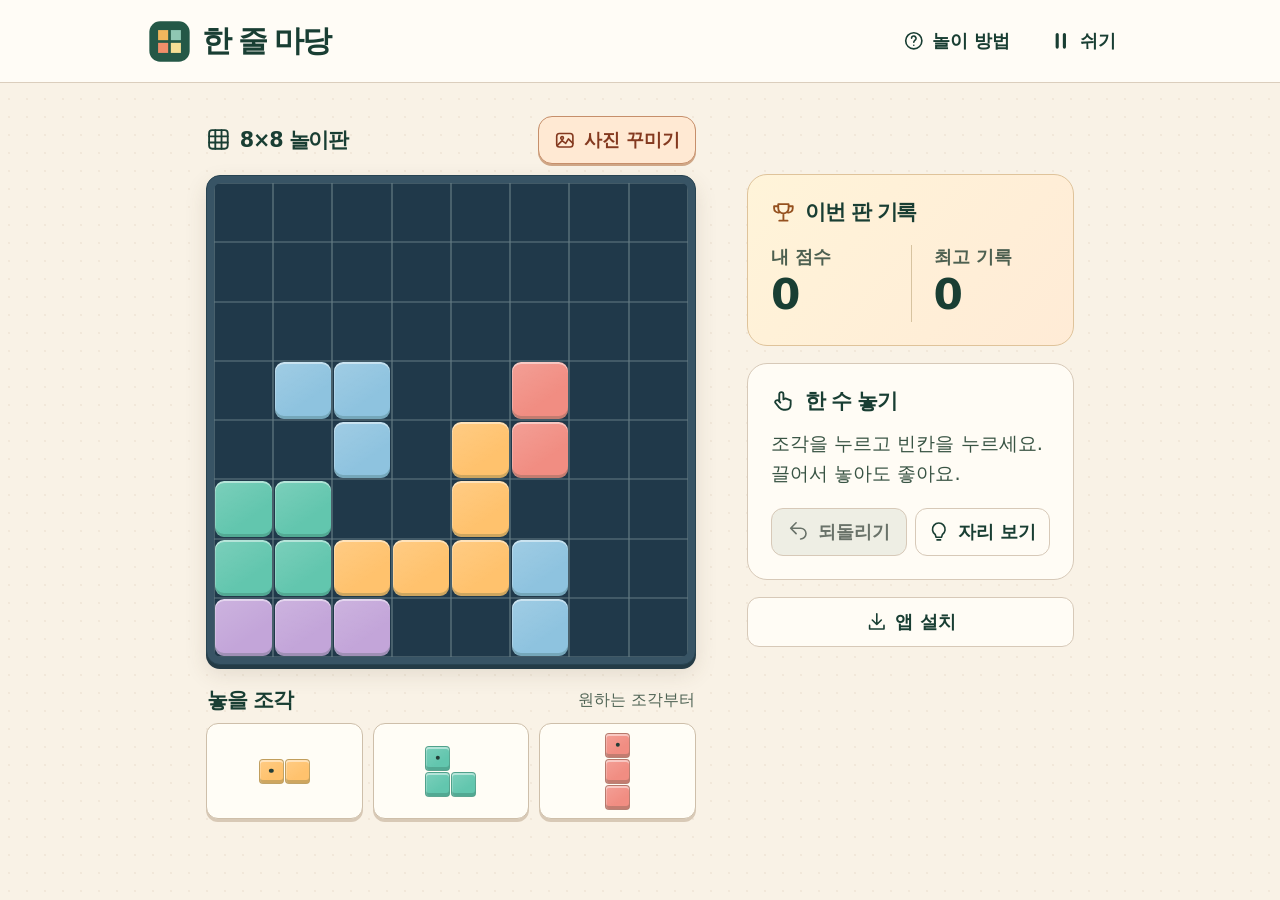
==== index.html @ 3a61face "Serve the puzzle from the repository root and add app installation" ====
<!doctype html>
<html lang="ko">
<head>
  <meta charset="utf-8">
  <meta name="viewport" content="width=device-width,initial-scale=1">
  <meta name="theme-color" content="#f7f4e9">
  <title>한 줄 마당 · 블록 퍼즐</title>
  <link rel="icon" href="./icon.svg" type="image/svg+xml">
  <link rel="apple-touch-icon" sizes="180x180" href="./icons/apple-touch.png">
  <link rel="manifest" href="./manifest.webmanifest">
  <link rel="stylesheet" href="./style.css">
  <script defer src="./storage.js"></script>
  <script defer src="./rules.js"></script>
  <script defer src="./portraits.js"></script>
  <script defer src="./game.js"></script>
  <script defer src="./install.js"></script>
</head>
<body>
<svg xmlns="http://www.w3.org/2000/svg" aria-hidden="true" class="icons"><defs>
<symbol id="help" viewBox="0 0 24 24"><circle cx="12" cy="12" r="9"/><path d="M9.5 9a2.5 2.5 0 0 1 5 .5c0 2-2.5 2.1-2.5 4M12 17h.01"/></symbol>
<symbol id="pause" viewBox="0 0 24 24"><path d="M8 5v14m8-14v14" stroke-width="3.5"/></symbol>
<symbol id="undo" viewBox="0 0 24 24"><path d="m9 4-6 6 6 6M4 10h10a6 6 0 0 1 0 12" transform="translate(0 -2)"/></symbol>
<symbol id="hint" viewBox="0 0 24 24"><path d="M8 15a7 7 0 1 1 8 0l-1 3H9zM10 21h4"/></symbol>
<symbol id="trophy" viewBox="0 0 24 24"><path d="M7 4h10v4a5 5 0 0 1-10 0zM7 6H3v2a4 4 0 0 0 5 4m9-6h4v2a4 4 0 0 1-5 4m-4 1v6m-4 1h8"/></symbol>
<symbol id="grid" viewBox="0 0 24 24"><rect x="3" y="3" width="18" height="18" rx="3"/><path d="M9 3v18m6-18v18M3 9h18M3 15h18"/></symbol>
<symbol id="tap" viewBox="0 0 24 24"><path d="M8 12V6a2 2 0 0 1 4 0v5l2-1 5 2v4c0 4-2 5-5 5h-2c-2 0-3-1-4-2l-4-5a2 2 0 0 1 3-2l2 2"/></symbol>
</defs></svg>
<header><div class="mast">
<h1><img src="./icon.svg" alt="">한 줄 마당</h1>
<nav aria-label="게임 메뉴"><button id="helpBtn"><svg><use href="#help"/></svg>놀이 방법</button><button id="pauseBtn"><svg><use href="#pause"/></svg>쉬기</button></nav>
</div></header>
<main>
<section class="play" aria-label="퍼즐 마당">
<div class="boardhead"><h2><svg><use href="#grid"/></svg><span id="boardTitle">8×8 놀이판</span></h2><div id="sizes" class="switch" role="group" aria-label="판 크기" hidden></div><button id="photoBtn" aria-haspopup="dialog"><svg viewBox="0 0 24 24"><rect x="3" y="5" width="18" height="15" rx="3"/><circle cx="9" cy="10" r="1.5"/><path d="m4 18 5-5 4 3 3-5 5 5"/></svg>사진 꾸미기</button></div>
<div class="frame"><div id="board" role="grid" aria-label="놀이판"></div><div id="celebration" aria-hidden="true"></div></div>
<div class="trayhead"><h2>놓을 조각</h2><span>원하는 조각부터</span></div>
<div id="tray" role="group" aria-label="놓을 조각 세 개"></div>
</section>
<aside aria-label="기록과 놀이 도구">
<section class="scorecard"><h2><svg><use href="#trophy"/></svg>이번 판 기록</h2><div class="scores"><div><span>내 점수</span><strong id="score">0</strong></div><div><span>최고 기록</span><strong id="best">0</strong></div></div></section>
<section class="controls"><h2><svg><use href="#tap"/></svg>한 수 놓기</h2>
<p id="instruction" role="status">조각을 누르고 빈칸을 누르세요. 끌어서 놓아도 좋아요.</p>
<div class="actionrow"><button id="undoBtn"><svg><use href="#undo"/></svg>되돌리기</button><button id="hintBtn"><svg><use href="#hint"/></svg>자리 보기</button></div>
<button id="endBtn" hidden>새 판 시작</button></section>
<button id="installBtn" type="button" hidden><svg viewBox="0 0 24 24" aria-hidden="true"><path d="M12 3v12m-5-5 5 5 5-5M4 16v4h16v-4"/></svg>앱 설치</button>
</aside>
</main>
<div id="notice" role="status"></div>
<dialog id="panel"><div class="dialoghead"><h2 id="panelTitle"></h2><button id="closeBtn" aria-label="닫기">×</button></div><div id="panelBody"></div></dialog>
<noscript>게임을 하려면 브라우저에서 JavaScript를 켜 주세요.</noscript>
</body></html>
---- style.css ----
*{box-sizing:border-box}
:root{font-family:"Malgun Gothic","Apple SD Gothic Neo",system-ui,sans-serif;color:#193e33;background:#f7f4e9;font-size:18px;--paper:#fffdf5;--line:#d9d9c6;--green:#235b48;--board:#20394a;--grid:#657c84;--a:#65c8b2;--b:#f3ac55;--c:#e78974;--d:#93bce1;--e:#b99cce}
body{margin:0;min-height:100vh;background:radial-gradient(ellipse at 12% 12%,#eaf0df80,transparent 42%),#f7f4e9}
svg{height:1.2em;width:1.2em;fill:none;stroke:currentColor;stroke-width:1.8;stroke-linecap:round;stroke-linejoin:round;flex:none;vertical-align:middle}.icons{position:absolute;width:0;height:0;overflow:hidden}
button{cursor:pointer;font:inherit;font-weight:700;color:inherit;background:var(--paper);border:1px solid var(--line);border-radius:12px;min-height:48px;padding:9px 15px;display:inline-flex;align-items:center;justify-content:center;gap:8px}
button{touch-action:manipulation}button:hover:enabled{border-color:#68846f}button:focus-visible,[tabindex]:focus-visible{outline:3px solid #ad511c;outline-offset:3px;z-index:2}button:disabled{cursor:default;color:#697269;background:#eeeee4}
[hidden]{display:none!important}h1,h2,p{margin:0}h2{font-size:1.15rem;letter-spacing:-.055em;display:flex;align-items:center;gap:9px}
header{border-bottom:1px solid var(--line);background:#fffdf5e8}
.mast{max-width:1060px;padding:17px 38px;margin:auto;display:flex;align-items:center;justify-content:space-between;gap:6px}
h1{display:flex;align-items:center;gap:11px;font-size:1.65rem;letter-spacing:-.075em;white-space:nowrap}h1 img{width:43px;height:43px}nav{display:flex;gap:8px}nav button{background:transparent;border-color:transparent}
main{display:grid;grid-template-columns:minmax(0,490px) minmax(0,327px);gap:clamp(26px,4vw,58px);max-width:990px;padding:32px 38px 40px;margin:auto;justify-content:center}
.play,aside{min-width:0}.boardhead,.trayhead{display:flex;align-items:center;justify-content:space-between;gap:8px}.boardhead{margin-bottom:11px}.switch{display:flex;background:#e9ebdd;border:1px solid #cfD4c2;padding:3px;border-radius:14px}.switch button{font-variant-numeric:tabular-nums;min-height:43px;padding:5px 19px;background:transparent;border:0;border-radius:10px}.switch [aria-pressed=true]{background:var(--green);color:#fff}
.frame{background:#365363;border:1px solid #173340;border-radius:14px;padding:7px;box-shadow:0 4px 0 #1a3542,0 10px 20px #233e3420}
#board{display:grid;grid-template-columns:repeat(var(--n,10),minmax(0,1fr));aspect-ratio:1;overflow:hidden;border-radius:7px;touch-action:pan-y}
.boardrow{display:contents}.cell{background:var(--board);box-shadow:inset 0 0 0 .6px var(--grid);position:relative;min-width:0;min-height:0;padding:0;border:0;border-radius:0;display:block;cursor:pointer}
.cell:focus-visible{outline-offset:-3px;outline-color:white}.cell.filled:before,.minicell{content:"";position:absolute;inset:1.5px;border-radius:16%;background:linear-gradient(145deg,#ffffff29,transparent 65%),var(--tile);box-shadow:inset 0 2px 0 #ffffff75,inset 0 -3px 0 #17392b35,inset 1px 0 0 #ffffff38}
.cell.preview:after{content:"";position:absolute;inset:2px;border:2px dashed #fff2b9;border-radius:4px;background:#ffe6a85e}.cell.invalid:after{border-color:#ffd9c7;background:repeating-linear-gradient(45deg,#913d2a88 0 3px,transparent 3px 7px)}.cell.hinted:after{border-width:3px}
.trayhead{margin:21px 1px 9px}.trayhead span{font-size:.9rem;color:#506455}
#tray{display:grid;grid-template-columns:repeat(3,minmax(0,1fr));gap:10px}
.slot{position:relative;min-height:92px;touch-action:none;user-select:none;-webkit-user-select:none;background:#fffdf6;border:1px solid #cbd1bf;box-shadow:0 3px 0 #d9ddca;padding:8px}
.slot[aria-pressed=true]{outline:3px solid #28735a;outline-offset:-3px;background:#eff7e9}.slot:disabled{background:#eeeee4;box-shadow:none}.empty{border:2px dashed #c6cbbd;border-radius:6px;width:20px;height:20px}
.shape{--unit:19px;display:grid;grid-template-columns:repeat(var(--w),var(--unit));grid-template-rows:repeat(var(--h),var(--unit));pointer-events:none}
.shape i{position:relative}.minicell{inset:.5px;border:1px solid #25433448}
.shape.ghost{position:fixed;pointer-events:none;transform:translate(-50%,calc(-100% - 18px));z-index:5;opacity:.92;filter:drop-shadow(0 3px 3px #14283155)}
.cell.justcleared{background:#aaddbd}
.anchor:after{content:"";position:absolute;top:50%;left:50%;transform:translate(-50%,-50%);width:19%;height:19%;min-width:4px;min-height:4px;border-radius:50%;background:#233d37}
aside{padding-top:59px;display:flex;flex-direction:column;gap:17px}.scorecard,.controls{border:1px solid var(--line);background:var(--paper);border-radius:20px;padding:23px}.scorecard{background:#e8eedd;border-color:#cbd7c0}.scorecard h2 svg{color:#806021}
.scores{margin-top:19px;display:grid;grid-template-columns:1fr 1fr}.scores>div+div{border-left:1px solid #becdb7;padding-left:22px}.scores span{display:block;color:#4d6050;font-weight:650}.scores strong{font:750 clamp(1.65rem,3.4vw,2.35rem)/1.25 system-ui,sans-serif;font-variant-numeric:tabular-nums;overflow-wrap:anywhere}
.controls p{color:#395444;font-size:1.08rem;line-height:1.55;margin:14px 0 19px;min-height:3em;word-break:keep-all}.actionrow{display:flex;gap:8px}.actionrow button{flex:1;padding:9px 4px}.controls #endBtn,.primary{background:var(--green);color:white;margin-top:10px;width:100%}
dialog{border:1px solid #b7c7b6;border-radius:20px;background:var(--paper);color:#193e33;padding:24px;width:min(92vw,490px);max-height:90dvh;overflow:auto;box-shadow:0 18px 70px #14291e45}dialog::backdrop{background:#152b27a6}.dialoghead{display:flex;align-items:center;justify-content:space-between;gap:12px}.dialoghead h2{font-size:1.35rem}.dialoghead button{font-size:25px;min-width:48px}.dialoghead+p,#panelBody p{line-height:1.55;margin:13px 0}#panelBody ol{padding-left:24px;line-height:1.6}#panelBody li{margin:9px 0}.stack{display:grid;gap:10px;margin-top:16px}#notice:not(:empty){max-width:600px;margin:8px auto;padding:8px 16px;color:#744021}.newtile:before{animation:place .17s ease-out}@keyframes place{from{transform:scale(.85)}}
@media(max-width:720px){
.mast{padding:7px 12px}h1{font-size:1.28rem;gap:6px}h1 img{width:32px;height:32px}nav{gap:0}nav button{font-size:.91rem;padding:6px;gap:4px;min-height:44px}
main{max-width:540px;display:flex;flex-direction:column;gap:0;padding:10px 12px 22px}.play,aside{display:contents}.scorecard{order:0;display:flex;align-items:center;justify-content:space-between;gap:8px;padding:9px 12px;border-radius:13px;margin-bottom:10px}.scorecard h2{font-size:.96rem;gap:5px}.scores{margin:0;display:flex;gap:12px}.scores>div+div{padding-left:12px}.scores span{font-size:.82rem}.scores strong{font-size:1.45rem}.boardhead{order:1;margin-bottom:7px}.switch button{min-height:44px;padding:4px 13px}.frame{order:2;padding:3px;border-radius:9px}.trayhead{order:3;margin:12px 0 6px}#tray{order:4;gap:7px}.slot{min-height:65px}.shape{--unit:16px}.controls{order:5;margin-top:12px;padding:12px;border-radius:13px}.controls h2{display:none}.controls p{min-height:0;margin:0 0 9px;font-size:1.03rem}.actionrow button{min-height:49px}
}
@media(max-width:350px){.scorecard h2{font-size:.84rem}.scorecard h2 svg{display:none}h1{font-size:1.12rem}nav button{font-size:.83rem}}
.slot .shape{--unit:24px}
@media(max-width:720px){.slot .shape{--unit:20px}.slot{min-height:76px}}
@media(prefers-reduced-motion:reduce){*,*:before,*:after{animation:none!important;scroll-behavior:auto!important}}

/* Warm paper, terracotta rims and soft enamel blocks. */
:root{--paper:#fffcf5;--line:#d7c9b8;--a:#62c6ae;--b:#ffc26d;--c:#f18d82;--d:#8ec3df;--e:#c3a5d9}
body{background-color:#f9f2e6;background-image:radial-gradient(#dbcbb842 1px,transparent 1.5px);background-size:18px 18px}
header{background:#fffcf6;border-color:#dbcebd}
.boardhead{flex-wrap:wrap;min-height:49px}
#photoBtn,.fileButton{color:#84391f;background:#ffe9d3;border:1px solid #c68f6b;border-radius:14px;box-shadow:0 2px 0 #cfa787}
.frame{position:relative;background:#385465;border-color:#274351;box-shadow:0 4px 0 #243b46,0 9px 22px #53422b22}
.scorecard{background:linear-gradient(130deg,#fff4d9,#ffebd6);border-color:#dfc39a}
.scorecard h2 svg{color:#95511f}.scores>div+div{border-color:#d7c3a0}
.slot{border-color:#cebfaa;box-shadow:0 3px 0 #d8c9b6}
.face{position:absolute;inset:8%;width:84%;height:84%;display:block;object-fit:cover;border-radius:30%;border:1px solid #fff9e4;pointer-events:none;user-select:none}
.anchor:has(.face):after{top:15%;left:15%;min-width:4px;min-height:4px;border:1px solid white}
.slot .shape{--unit:26px}
#celebration{position:absolute;inset:0;pointer-events:none;overflow:hidden;z-index:3;border-radius:inherit}
.praise{position:absolute;z-index:2;top:12%;left:50%;transform:translateX(-50%);white-space:nowrap;font-size:clamp(20px,4vw,32px);border:2px solid #f0bc66;border-radius:24px;background:#fff6db;color:#81370e;box-shadow:0 4px 0 #b76f39;padding:5px 18px}
.pop-photo{position:absolute;width:clamp(54px,19%,96px);aspect-ratio:1;object-fit:cover;border:3px solid #fff7df;border-radius:32%;box-shadow:0 3px 8px #182a4480;transform:translate(-50%,-50%);animation:face-bloom 1.25s ease-out both}
.petal{position:absolute;width:9px;height:13px;border-radius:60% 0 60% 0;animation:petal-rise .9s ease-out both}
@keyframes face-bloom{0%{transform:translate(-50%,-50%) scale(.55)}28%,78%{transform:translate(calc(-50% + var(--drift)),calc(-50% + var(--rise))) scale(1.16)}100%{opacity:0;transform:translate(calc(-50% + var(--drift)),calc(-58% + var(--rise)))}}
@keyframes petal-rise{0%{opacity:1;transform:scale(.4)}100%{opacity:0;transform:translate(var(--dx),var(--dy)) rotate(100deg)}}
.album-heading{display:flex;align-items:center;justify-content:space-between}.album-heading h3{margin:10px 0;font-size:1.1rem}
#albumGrid{display:grid;grid-template-columns:repeat(4,minmax(0,1fr));gap:7px}
#albumGrid button{display:grid;gap:4px;font-size:.85rem;padding:5px;border-color:#d7c6ae}#albumGrid img{width:100%;aspect-ratio:1;object-fit:cover;border-radius:9px}
.fileButton{display:flex;position:relative;justify-content:center;align-items:center;min-height:52px;font-weight:bold;margin-top:10px;cursor:pointer;overflow:hidden}
.fileButton:focus-within{outline:3px solid #ad511c}.fileButton input{position:absolute;inset:0;width:100%;height:100%;opacity:0;cursor:pointer}
#albumStatus{color:#674127;font-weight:650}#albumStatus:empty{display:none}
#shapeChoices{margin:16px 0;border-top:1px solid var(--line)}#shapeChoices summary{padding:14px 2px;min-height:48px;cursor:pointer;font-weight:bold}
.assignment{display:grid;grid-template-columns:48px 1fr auto;align-items:center;gap:8px;padding:7px 0;border-top:1px solid var(--line)}
.assignment .shape{--unit:15px}.assignment select{max-width:100%;font:inherit;color:inherit;padding:6px;min-height:44px;background:var(--paper);border:1px solid #ac9983;border-radius:9px}
.privacy{color:#5f6256;font-size:.92rem}#cropPreview{display:block;width:min(82%,240px);margin:16px auto;border:4px solid #f2c985;border-radius:30%;touch-action:none;user-select:none;cursor:grab}#cropPreview.dragging{cursor:grabbing}
.cropZoom{display:flex;gap:12px;align-items:center;justify-content:space-between;min-height:50px}.cropZoom input{width:62%;accent-color:var(--green);height:32px}
#installBtn{order:6;min-height:50px}
@media(max-width:720px){#installBtn{margin-top:10px}}
@media(max-width:720px){#photoBtn{font-size:.96rem;min-height:44px}.slot .shape{--unit:21px}}
@media(prefers-reduced-motion:reduce){.pop-photo,.petal{animation:none}.petal{display:none}}
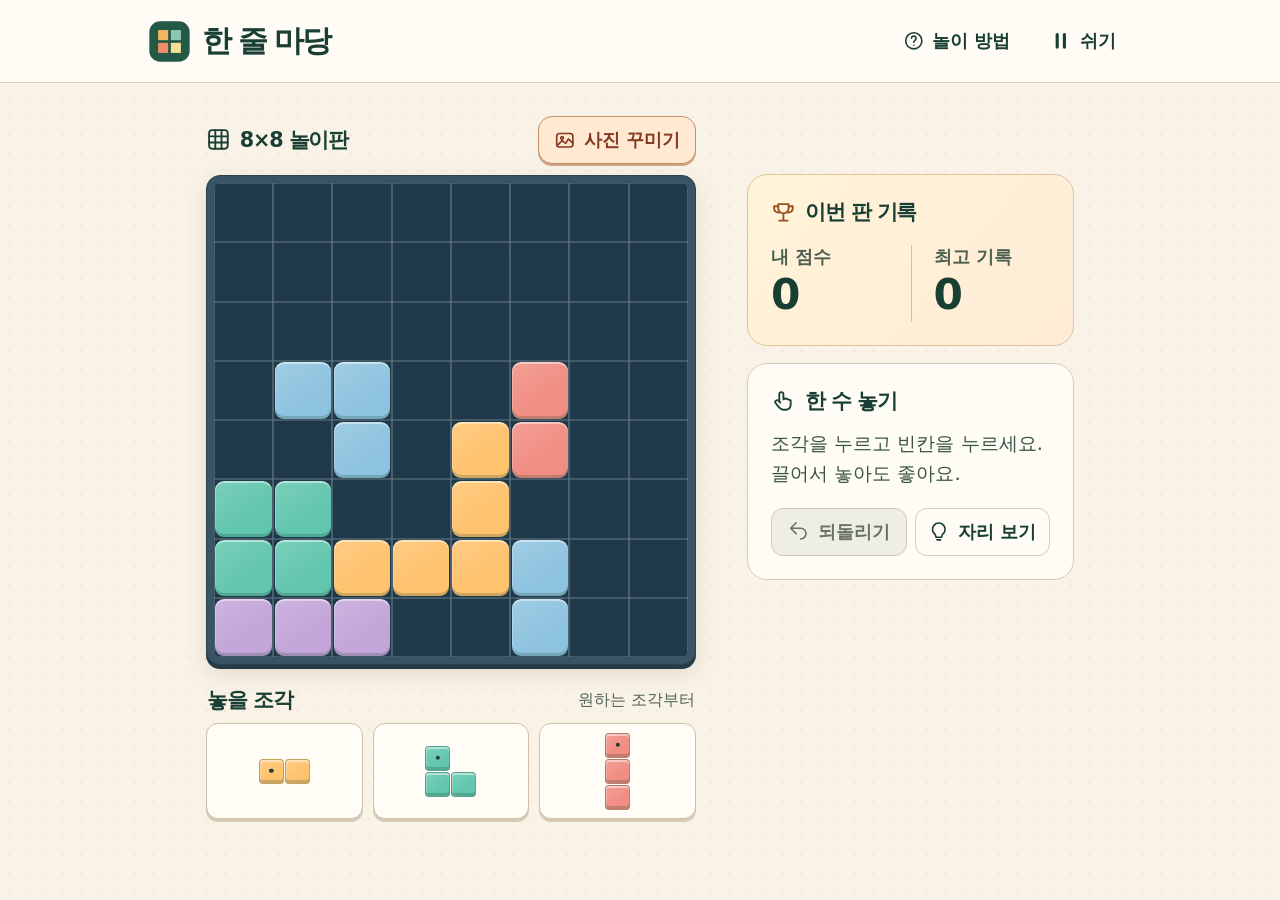
==== commit 551df0b1: "Offer app installation on Android only" ====
--- a/index.html
+++ b/index.html
@@ -6,7 +6,6 @@
   <meta name="theme-color" content="#f7f4e9">
   <title>한 줄 마당 · 블록 퍼즐</title>
   <link rel="icon" href="./icon.svg" type="image/svg+xml">
-  <link rel="apple-touch-icon" sizes="180x180" href="./icons/apple-touch.png">
   <link rel="manifest" href="./manifest.webmanifest">
   <link rel="stylesheet" href="./style.css">
   <script defer src="./storage.js"></script>
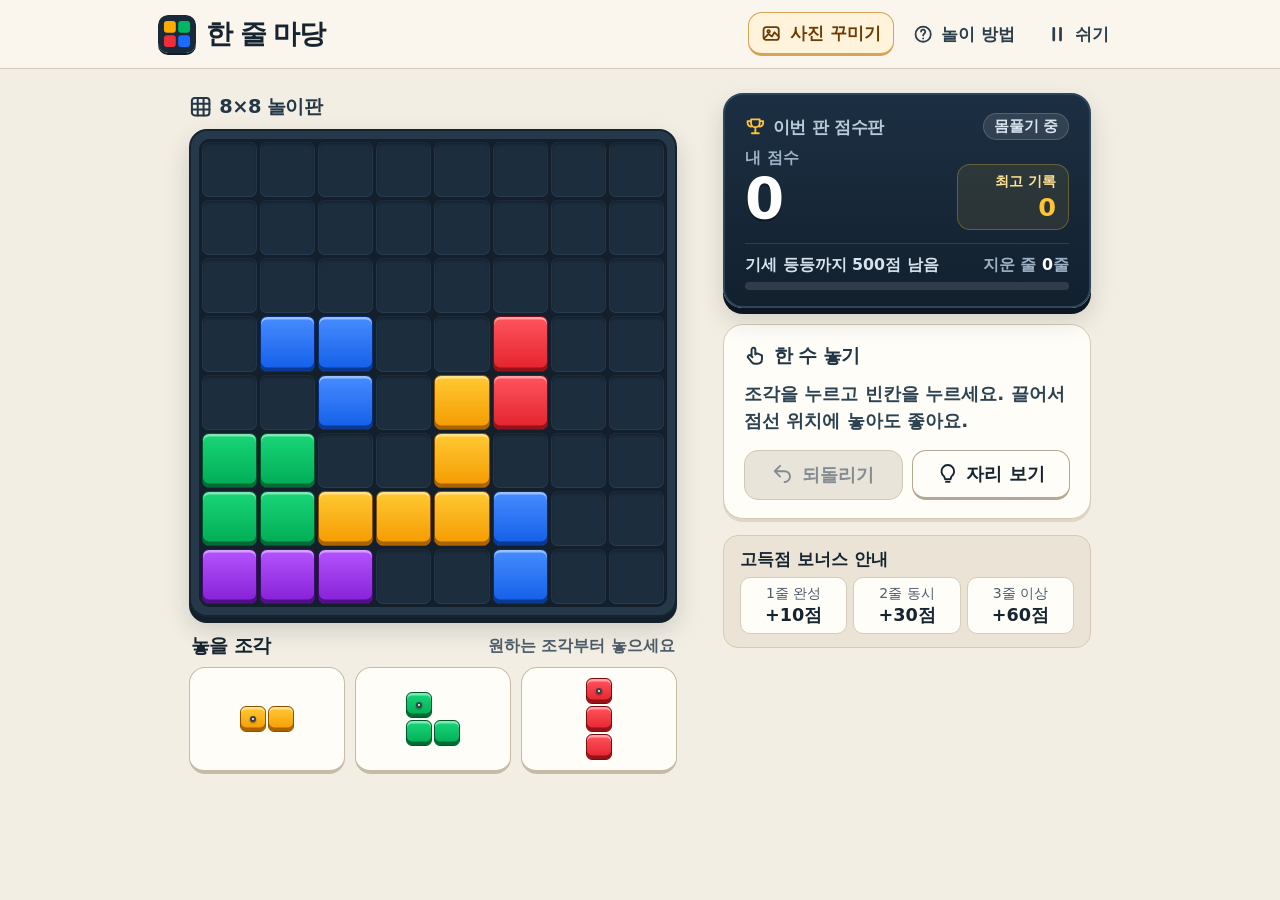
==== commit 19120c04: "Apply the renewed scoreboard, board styling and line-clear effects Bring the mockup's enamel tiles, " ====
--- a/index.html
+++ b/index.html
@@ -3,7 +3,7 @@
 <head>
   <meta charset="utf-8">
   <meta name="viewport" content="width=device-width,initial-scale=1">
-  <meta name="theme-color" content="#f7f4e9">
+  <meta name="theme-color" content="#f3eee3">
   <title>한 줄 마당 · 블록 퍼즐</title>
   <link rel="icon" href="./icon.svg" type="image/svg+xml">
   <link rel="manifest" href="./manifest.webmanifest">
@@ -11,40 +11,124 @@
   <script defer src="./storage.js"></script>
   <script defer src="./rules.js"></script>
   <script defer src="./portraits.js"></script>
+  <script defer src="./effects.js"></script>
   <script defer src="./game.js"></script>
   <script defer src="./install.js"></script>
 </head>
 <body>
-<svg xmlns="http://www.w3.org/2000/svg" aria-hidden="true" class="icons"><defs>
-<symbol id="help" viewBox="0 0 24 24"><circle cx="12" cy="12" r="9"/><path d="M9.5 9a2.5 2.5 0 0 1 5 .5c0 2-2.5 2.1-2.5 4M12 17h.01"/></symbol>
-<symbol id="pause" viewBox="0 0 24 24"><path d="M8 5v14m8-14v14" stroke-width="3.5"/></symbol>
-<symbol id="undo" viewBox="0 0 24 24"><path d="m9 4-6 6 6 6M4 10h10a6 6 0 0 1 0 12" transform="translate(0 -2)"/></symbol>
-<symbol id="hint" viewBox="0 0 24 24"><path d="M8 15a7 7 0 1 1 8 0l-1 3H9zM10 21h4"/></symbol>
-<symbol id="trophy" viewBox="0 0 24 24"><path d="M7 4h10v4a5 5 0 0 1-10 0zM7 6H3v2a4 4 0 0 0 5 4m9-6h4v2a4 4 0 0 1-5 4m-4 1v6m-4 1h8"/></symbol>
-<symbol id="grid" viewBox="0 0 24 24"><rect x="3" y="3" width="18" height="18" rx="3"/><path d="M9 3v18m6-18v18M3 9h18M3 15h18"/></symbol>
-<symbol id="tap" viewBox="0 0 24 24"><path d="M8 12V6a2 2 0 0 1 4 0v5l2-1 5 2v4c0 4-2 5-5 5h-2c-2 0-3-1-4-2l-4-5a2 2 0 0 1 3-2l2 2"/></symbol>
+<svg xmlns="http://www.w3.org/2000/svg" aria-hidden="true" class="icons-sprite"><defs>
+<symbol id="i-trophy" viewBox="0 0 24 24"><path d="M7 4h10v4a5 5 0 0 1-10 0zM7 6H3v2a4 4 0 0 0 5 4m9-6h4v2a4 4 0 0 1-5 4m-4 1v6m-4 1h8"/></symbol>
+<symbol id="i-grid" viewBox="0 0 24 24"><rect x="3" y="3" width="18" height="18" rx="3"/><path d="M9 3v18m6-18v18M3 9h18M3 15h18"/></symbol>
+<symbol id="i-undo" viewBox="0 0 24 24"><path d="m9 4-6 6 6 6M4 10h10a6 6 0 0 1 0 12" transform="translate(0 -2)"/></symbol>
+<symbol id="i-hint" viewBox="0 0 24 24"><path d="M8 15a7 7 0 1 1 8 0l-1 3H9zM10 21h4"/></symbol>
+<symbol id="i-photo" viewBox="0 0 24 24"><rect x="3" y="5" width="18" height="15" rx="3"/><circle cx="9" cy="10" r="1.5"/><path d="m4 18 5-5 4 3 3-5 5 5"/></symbol>
+<symbol id="i-help" viewBox="0 0 24 24"><circle cx="12" cy="12" r="9"/><path d="M9.5 9a2.5 2.5 0 0 1 5 .5c0 2-2.5 2.1-2.5 4M12 17h.01"/></symbol>
+<symbol id="i-pause" viewBox="0 0 24 24"><path d="M8 5v14m8-14v14" stroke-width="3.2"/></symbol>
+<symbol id="i-tap" viewBox="0 0 24 24"><path d="M8 12V6a2 2 0 0 1 4 0v5l2-1 5 2v4c0 4-2 5-5 5h-2c-2 0-3-1-4-2l-4-5a2 2 0 0 1 3-2l2 2"/></symbol>
 </defs></svg>
-<header><div class="mast">
-<h1><img src="./icon.svg" alt="">한 줄 마당</h1>
-<nav aria-label="게임 메뉴"><button id="helpBtn"><svg><use href="#help"/></svg>놀이 방법</button><button id="pauseBtn"><svg><use href="#pause"/></svg>쉬기</button></nav>
-</div></header>
-<main>
-<section class="play" aria-label="퍼즐 마당">
-<div class="boardhead"><h2><svg><use href="#grid"/></svg><span id="boardTitle">8×8 놀이판</span></h2><div id="sizes" class="switch" role="group" aria-label="판 크기" hidden></div><button id="photoBtn" aria-haspopup="dialog"><svg viewBox="0 0 24 24"><rect x="3" y="5" width="18" height="15" rx="3"/><circle cx="9" cy="10" r="1.5"/><path d="m4 18 5-5 4 3 3-5 5 5"/></svg>사진 꾸미기</button></div>
-<div class="frame"><div id="board" role="grid" aria-label="놀이판"></div><div id="celebration" aria-hidden="true"></div></div>
-<div class="trayhead"><h2>놓을 조각</h2><span>원하는 조각부터</span></div>
-<div id="tray" role="group" aria-label="놓을 조각 세 개"></div>
-</section>
-<aside aria-label="기록과 놀이 도구">
-<section class="scorecard"><h2><svg><use href="#trophy"/></svg>이번 판 기록</h2><div class="scores"><div><span>내 점수</span><strong id="score">0</strong></div><div><span>최고 기록</span><strong id="best">0</strong></div></div></section>
-<section class="controls"><h2><svg><use href="#tap"/></svg>한 수 놓기</h2>
-<p id="instruction" role="status">조각을 누르고 빈칸을 누르세요. 끌어서 놓아도 좋아요.</p>
-<div class="actionrow"><button id="undoBtn"><svg><use href="#undo"/></svg>되돌리기</button><button id="hintBtn"><svg><use href="#hint"/></svg>자리 보기</button></div>
-<button id="endBtn" hidden>새 판 시작</button></section>
-<button id="installBtn" type="button" hidden><svg viewBox="0 0 24 24" aria-hidden="true"><path d="M12 3v12m-5-5 5 5 5-5M4 16v4h16v-4"/></svg>앱 설치</button>
-</aside>
-</main>
-<div id="notice" role="status"></div>
-<dialog id="panel"><div class="dialoghead"><h2 id="panelTitle"></h2><button id="closeBtn" aria-label="닫기">×</button></div><div id="panelBody"></div></dialog>
+
+<div id="screenFlash" aria-hidden="true"></div>
+<div class="app-shell" id="appShell">
+  <div id="notice" role="status"></div>
+  <header><div class="mast">
+    <h1 class="brand">
+      <svg class="brand-mark" viewBox="0 0 64 64" aria-hidden="true">
+        <rect width="64" height="64" rx="15" fill="#182938"/>
+        <rect x="10" y="10" width="20" height="20" rx="5" fill="#ffaa00"/>
+        <rect x="34" y="10" width="20" height="20" rx="5" fill="#00b862"/>
+        <rect x="10" y="34" width="20" height="20" rx="5" fill="#ee2e38"/>
+        <rect x="34" y="34" width="20" height="20" rx="5" fill="#1a6bff"/>
+      </svg>
+      한 줄 마당
+    </h1>
+    <nav class="top-nav" aria-label="게임 메뉴">
+      <button id="photoBtn" class="photo-trigger" type="button" aria-haspopup="dialog"><svg class="icon"><use href="#i-photo"/></svg>사진 꾸미기</button>
+      <button id="helpBtn" type="button"><svg class="icon"><use href="#i-help"/></svg>놀이 방법</button>
+      <button id="pauseBtn" type="button"><svg class="icon"><use href="#i-pause"/></svg>쉬기</button>
+    </nav>
+  </div></header>
+
+  <main>
+    <section class="play-col" aria-label="퍼즐 마당">
+      <div class="board-bar">
+        <h2><svg class="icon"><use href="#i-grid"/></svg><span id="boardTitle">8×8 놀이판</span></h2>
+        <div id="sizes" class="switch" role="group" aria-label="판 크기" hidden></div>
+      </div>
+
+      <div class="frame" id="boardFrame">
+        <div id="board" role="grid" aria-label="놀이판"></div>
+        <div id="fxLayer" aria-hidden="true"></div>
+        <div id="celebrationStage" aria-hidden="true">
+          <canvas id="fxCanvas"></canvas>
+          <div id="heroMount"></div>
+        </div>
+      </div>
+
+      <div class="tray-head">
+        <h2>놓을 조각</h2>
+        <span>원하는 조각부터 놓으세요</span>
+      </div>
+      <div id="tray" role="group" aria-label="놓을 조각 세 개"></div>
+    </section>
+
+    <aside class="side-col" aria-label="점수판과 놀이 도구">
+      <section id="scoreboard" class="scoreboard" aria-label="이번 판 점수판">
+        <div class="sb-top">
+          <span class="sb-label"><svg class="icon"><use href="#i-trophy"/></svg><span class="sb-title">이번 판 점수판</span><span class="sb-short">내 점수</span></span>
+          <div class="sb-badges">
+            <span id="streakBadge" class="combo-indicator" hidden></span>
+            <span id="recordSeal" class="record-seal" hidden>신기록 달성</span>
+            <span id="rankPill" class="rank-pill">몸풀기 중</span>
+          </div>
+        </div>
+
+        <div class="sb-main">
+          <div class="score-primary">
+            <span class="score-caption">내 점수</span>
+            <div class="score-value-row">
+              <strong id="score" class="score-now">0</strong>
+              <span id="scoreDelta" class="score-delta" hidden>+0</span>
+            </div>
+          </div>
+          <div class="score-best-box">
+            <span>최고 기록</span>
+            <strong id="best">0</strong>
+          </div>
+        </div>
+
+        <div class="sb-goal">
+          <div class="sb-goal-meta">
+            <span id="goalText"></span>
+            <span class="sb-lines-stat">지운 줄 <b id="linesCount">0</b>줄</span>
+          </div>
+          <div class="sb-track" aria-hidden="true"><div id="goalFill" class="sb-fill"></div></div>
+        </div>
+      </section>
+
+      <section class="controls-card" aria-label="한 수 놓기">
+        <h2><svg class="icon"><use href="#i-tap"/></svg>한 수 놓기</h2>
+        <p id="instruction" class="instruction" role="status">조각을 누르고 빈칸을 누르세요. 끌어서 점선 위치에 놓아도 좋아요.</p>
+        <div class="action-row">
+          <button id="undoBtn" type="button"><svg class="icon"><use href="#i-undo"/></svg>되돌리기</button>
+          <button id="hintBtn" type="button"><svg class="icon"><use href="#i-hint"/></svg>자리 보기</button>
+          <button id="endBtn" class="primary" type="button" hidden>새 판 시작</button>
+        </div>
+      </section>
+
+      <div class="rules-plaque" aria-label="점수 안내">
+        <strong>고득점 보너스 안내</strong>
+        <div class="rules-list">
+          <div><span>1줄 완성</span><b>+10점</b></div>
+          <div><span>2줄 동시</span><b>+30점</b></div>
+          <div><span>3줄 이상</span><b>+60점</b></div>
+        </div>
+      </div>
+
+      <button id="installBtn" type="button" hidden><svg class="icon" viewBox="0 0 24 24" aria-hidden="true"><path d="M12 3v12m-5-5 5 5 5-5M4 16v4h16v-4"/></svg>앱 설치</button>
+    </aside>
+  </main>
+</div>
+
+<dialog id="panel"><div class="dialog-head"><h2 id="panelTitle"></h2><button id="closeBtn" class="dialog-close" type="button" aria-label="닫기">×</button></div><div id="panelBody"></div></dialog>
 <noscript>게임을 하려면 브라우저에서 JavaScript를 켜 주세요.</noscript>
 </body></html>
--- a/style.css
+++ b/style.css
@@ -1,73 +1,1680 @@
-*{box-sizing:border-box}
-:root{font-family:"Malgun Gothic","Apple SD Gothic Neo",system-ui,sans-serif;color:#193e33;background:#f7f4e9;font-size:18px;--paper:#fffdf5;--line:#d9d9c6;--green:#235b48;--board:#20394a;--grid:#657c84;--a:#65c8b2;--b:#f3ac55;--c:#e78974;--d:#93bce1;--e:#b99cce}
-body{margin:0;min-height:100vh;background:radial-gradient(ellipse at 12% 12%,#eaf0df80,transparent 42%),#f7f4e9}
-svg{height:1.2em;width:1.2em;fill:none;stroke:currentColor;stroke-width:1.8;stroke-linecap:round;stroke-linejoin:round;flex:none;vertical-align:middle}.icons{position:absolute;width:0;height:0;overflow:hidden}
-button{cursor:pointer;font:inherit;font-weight:700;color:inherit;background:var(--paper);border:1px solid var(--line);border-radius:12px;min-height:48px;padding:9px 15px;display:inline-flex;align-items:center;justify-content:center;gap:8px}
-button{touch-action:manipulation}button:hover:enabled{border-color:#68846f}button:focus-visible,[tabindex]:focus-visible{outline:3px solid #ad511c;outline-offset:3px;z-index:2}button:disabled{cursor:default;color:#697269;background:#eeeee4}
-[hidden]{display:none!important}h1,h2,p{margin:0}h2{font-size:1.15rem;letter-spacing:-.055em;display:flex;align-items:center;gap:9px}
-header{border-bottom:1px solid var(--line);background:#fffdf5e8}
-.mast{max-width:1060px;padding:17px 38px;margin:auto;display:flex;align-items:center;justify-content:space-between;gap:6px}
-h1{display:flex;align-items:center;gap:11px;font-size:1.65rem;letter-spacing:-.075em;white-space:nowrap}h1 img{width:43px;height:43px}nav{display:flex;gap:8px}nav button{background:transparent;border-color:transparent}
-main{display:grid;grid-template-columns:minmax(0,490px) minmax(0,327px);gap:clamp(26px,4vw,58px);max-width:990px;padding:32px 38px 40px;margin:auto;justify-content:center}
-.play,aside{min-width:0}.boardhead,.trayhead{display:flex;align-items:center;justify-content:space-between;gap:8px}.boardhead{margin-bottom:11px}.switch{display:flex;background:#e9ebdd;border:1px solid #cfD4c2;padding:3px;border-radius:14px}.switch button{font-variant-numeric:tabular-nums;min-height:43px;padding:5px 19px;background:transparent;border:0;border-radius:10px}.switch [aria-pressed=true]{background:var(--green);color:#fff}
-.frame{background:#365363;border:1px solid #173340;border-radius:14px;padding:7px;box-shadow:0 4px 0 #1a3542,0 10px 20px #233e3420}
-#board{display:grid;grid-template-columns:repeat(var(--n,10),minmax(0,1fr));aspect-ratio:1;overflow:hidden;border-radius:7px;touch-action:pan-y}
-.boardrow{display:contents}.cell{background:var(--board);box-shadow:inset 0 0 0 .6px var(--grid);position:relative;min-width:0;min-height:0;padding:0;border:0;border-radius:0;display:block;cursor:pointer}
-.cell:focus-visible{outline-offset:-3px;outline-color:white}.cell.filled:before,.minicell{content:"";position:absolute;inset:1.5px;border-radius:16%;background:linear-gradient(145deg,#ffffff29,transparent 65%),var(--tile);box-shadow:inset 0 2px 0 #ffffff75,inset 0 -3px 0 #17392b35,inset 1px 0 0 #ffffff38}
-.cell.preview:after{content:"";position:absolute;inset:2px;border:2px dashed #fff2b9;border-radius:4px;background:#ffe6a85e}.cell.invalid:after{border-color:#ffd9c7;background:repeating-linear-gradient(45deg,#913d2a88 0 3px,transparent 3px 7px)}.cell.hinted:after{border-width:3px}
-.trayhead{margin:21px 1px 9px}.trayhead span{font-size:.9rem;color:#506455}
-#tray{display:grid;grid-template-columns:repeat(3,minmax(0,1fr));gap:10px}
-.slot{position:relative;min-height:92px;touch-action:none;user-select:none;-webkit-user-select:none;background:#fffdf6;border:1px solid #cbd1bf;box-shadow:0 3px 0 #d9ddca;padding:8px}
-.slot[aria-pressed=true]{outline:3px solid #28735a;outline-offset:-3px;background:#eff7e9}.slot:disabled{background:#eeeee4;box-shadow:none}.empty{border:2px dashed #c6cbbd;border-radius:6px;width:20px;height:20px}
-.shape{--unit:19px;display:grid;grid-template-columns:repeat(var(--w),var(--unit));grid-template-rows:repeat(var(--h),var(--unit));pointer-events:none}
-.shape i{position:relative}.minicell{inset:.5px;border:1px solid #25433448}
-.shape.ghost{position:fixed;pointer-events:none;transform:translate(-50%,calc(-100% - 18px));z-index:5;opacity:.92;filter:drop-shadow(0 3px 3px #14283155)}
-.cell.justcleared{background:#aaddbd}
-.anchor:after{content:"";position:absolute;top:50%;left:50%;transform:translate(-50%,-50%);width:19%;height:19%;min-width:4px;min-height:4px;border-radius:50%;background:#233d37}
-aside{padding-top:59px;display:flex;flex-direction:column;gap:17px}.scorecard,.controls{border:1px solid var(--line);background:var(--paper);border-radius:20px;padding:23px}.scorecard{background:#e8eedd;border-color:#cbd7c0}.scorecard h2 svg{color:#806021}
-.scores{margin-top:19px;display:grid;grid-template-columns:1fr 1fr}.scores>div+div{border-left:1px solid #becdb7;padding-left:22px}.scores span{display:block;color:#4d6050;font-weight:650}.scores strong{font:750 clamp(1.65rem,3.4vw,2.35rem)/1.25 system-ui,sans-serif;font-variant-numeric:tabular-nums;overflow-wrap:anywhere}
-.controls p{color:#395444;font-size:1.08rem;line-height:1.55;margin:14px 0 19px;min-height:3em;word-break:keep-all}.actionrow{display:flex;gap:8px}.actionrow button{flex:1;padding:9px 4px}.controls #endBtn,.primary{background:var(--green);color:white;margin-top:10px;width:100%}
-dialog{border:1px solid #b7c7b6;border-radius:20px;background:var(--paper);color:#193e33;padding:24px;width:min(92vw,490px);max-height:90dvh;overflow:auto;box-shadow:0 18px 70px #14291e45}dialog::backdrop{background:#152b27a6}.dialoghead{display:flex;align-items:center;justify-content:space-between;gap:12px}.dialoghead h2{font-size:1.35rem}.dialoghead button{font-size:25px;min-width:48px}.dialoghead+p,#panelBody p{line-height:1.55;margin:13px 0}#panelBody ol{padding-left:24px;line-height:1.6}#panelBody li{margin:9px 0}.stack{display:grid;gap:10px;margin-top:16px}#notice:not(:empty){max-width:600px;margin:8px auto;padding:8px 16px;color:#744021}.newtile:before{animation:place .17s ease-out}@keyframes place{from{transform:scale(.85)}}
-@media(max-width:720px){
-.mast{padding:7px 12px}h1{font-size:1.28rem;gap:6px}h1 img{width:32px;height:32px}nav{gap:0}nav button{font-size:.91rem;padding:6px;gap:4px;min-height:44px}
-main{max-width:540px;display:flex;flex-direction:column;gap:0;padding:10px 12px 22px}.play,aside{display:contents}.scorecard{order:0;display:flex;align-items:center;justify-content:space-between;gap:8px;padding:9px 12px;border-radius:13px;margin-bottom:10px}.scorecard h2{font-size:.96rem;gap:5px}.scores{margin:0;display:flex;gap:12px}.scores>div+div{padding-left:12px}.scores span{font-size:.82rem}.scores strong{font-size:1.45rem}.boardhead{order:1;margin-bottom:7px}.switch button{min-height:44px;padding:4px 13px}.frame{order:2;padding:3px;border-radius:9px}.trayhead{order:3;margin:12px 0 6px}#tray{order:4;gap:7px}.slot{min-height:65px}.shape{--unit:16px}.controls{order:5;margin-top:12px;padding:12px;border-radius:13px}.controls h2{display:none}.controls p{min-height:0;margin:0 0 9px;font-size:1.03rem}.actionrow button{min-height:49px}
-}
-@media(max-width:350px){.scorecard h2{font-size:.84rem}.scorecard h2 svg{display:none}h1{font-size:1.12rem}nav button{font-size:.83rem}}
-.slot .shape{--unit:24px}
-@media(max-width:720px){.slot .shape{--unit:20px}.slot{min-height:76px}}
-@media(prefers-reduced-motion:reduce){*,*:before,*:after{animation:none!important;scroll-behavior:auto!important}}
-
-/* Warm paper, terracotta rims and soft enamel blocks. */
-:root{--paper:#fffcf5;--line:#d7c9b8;--a:#62c6ae;--b:#ffc26d;--c:#f18d82;--d:#8ec3df;--e:#c3a5d9}
-body{background-color:#f9f2e6;background-image:radial-gradient(#dbcbb842 1px,transparent 1.5px);background-size:18px 18px}
-header{background:#fffcf6;border-color:#dbcebd}
-.boardhead{flex-wrap:wrap;min-height:49px}
-#photoBtn,.fileButton{color:#84391f;background:#ffe9d3;border:1px solid #c68f6b;border-radius:14px;box-shadow:0 2px 0 #cfa787}
-.frame{position:relative;background:#385465;border-color:#274351;box-shadow:0 4px 0 #243b46,0 9px 22px #53422b22}
-.scorecard{background:linear-gradient(130deg,#fff4d9,#ffebd6);border-color:#dfc39a}
-.scorecard h2 svg{color:#95511f}.scores>div+div{border-color:#d7c3a0}
-.slot{border-color:#cebfaa;box-shadow:0 3px 0 #d8c9b6}
-.face{position:absolute;inset:8%;width:84%;height:84%;display:block;object-fit:cover;border-radius:30%;border:1px solid #fff9e4;pointer-events:none;user-select:none}
-.anchor:has(.face):after{top:15%;left:15%;min-width:4px;min-height:4px;border:1px solid white}
-.slot .shape{--unit:26px}
-#celebration{position:absolute;inset:0;pointer-events:none;overflow:hidden;z-index:3;border-radius:inherit}
-.praise{position:absolute;z-index:2;top:12%;left:50%;transform:translateX(-50%);white-space:nowrap;font-size:clamp(20px,4vw,32px);border:2px solid #f0bc66;border-radius:24px;background:#fff6db;color:#81370e;box-shadow:0 4px 0 #b76f39;padding:5px 18px}
-.pop-photo{position:absolute;width:clamp(54px,19%,96px);aspect-ratio:1;object-fit:cover;border:3px solid #fff7df;border-radius:32%;box-shadow:0 3px 8px #182a4480;transform:translate(-50%,-50%);animation:face-bloom 1.25s ease-out both}
-.petal{position:absolute;width:9px;height:13px;border-radius:60% 0 60% 0;animation:petal-rise .9s ease-out both}
-@keyframes face-bloom{0%{transform:translate(-50%,-50%) scale(.55)}28%,78%{transform:translate(calc(-50% + var(--drift)),calc(-50% + var(--rise))) scale(1.16)}100%{opacity:0;transform:translate(calc(-50% + var(--drift)),calc(-58% + var(--rise)))}}
-@keyframes petal-rise{0%{opacity:1;transform:scale(.4)}100%{opacity:0;transform:translate(var(--dx),var(--dy)) rotate(100deg)}}
-.album-heading{display:flex;align-items:center;justify-content:space-between}.album-heading h3{margin:10px 0;font-size:1.1rem}
-#albumGrid{display:grid;grid-template-columns:repeat(4,minmax(0,1fr));gap:7px}
-#albumGrid button{display:grid;gap:4px;font-size:.85rem;padding:5px;border-color:#d7c6ae}#albumGrid img{width:100%;aspect-ratio:1;object-fit:cover;border-radius:9px}
-.fileButton{display:flex;position:relative;justify-content:center;align-items:center;min-height:52px;font-weight:bold;margin-top:10px;cursor:pointer;overflow:hidden}
-.fileButton:focus-within{outline:3px solid #ad511c}.fileButton input{position:absolute;inset:0;width:100%;height:100%;opacity:0;cursor:pointer}
-#albumStatus{color:#674127;font-weight:650}#albumStatus:empty{display:none}
-#shapeChoices{margin:16px 0;border-top:1px solid var(--line)}#shapeChoices summary{padding:14px 2px;min-height:48px;cursor:pointer;font-weight:bold}
-.assignment{display:grid;grid-template-columns:48px 1fr auto;align-items:center;gap:8px;padding:7px 0;border-top:1px solid var(--line)}
-.assignment .shape{--unit:15px}.assignment select{max-width:100%;font:inherit;color:inherit;padding:6px;min-height:44px;background:var(--paper);border:1px solid #ac9983;border-radius:9px}
-.privacy{color:#5f6256;font-size:.92rem}#cropPreview{display:block;width:min(82%,240px);margin:16px auto;border:4px solid #f2c985;border-radius:30%;touch-action:none;user-select:none;cursor:grab}#cropPreview.dragging{cursor:grabbing}
-.cropZoom{display:flex;gap:12px;align-items:center;justify-content:space-between;min-height:50px}.cropZoom input{width:62%;accent-color:var(--green);height:32px}
-#installBtn{order:6;min-height:50px}
-@media(max-width:720px){#installBtn{margin-top:10px}}
-@media(max-width:720px){#photoBtn{font-size:.96rem;min-height:44px}.slot .shape{--unit:21px}}
-@media(prefers-reduced-motion:reduce){.pop-photo,.petal{animation:none}.petal{display:none}}
+*, *::before, *::after { box-sizing: border-box; }
+
+:root {
+  --font-sans: "Pretendard Variable", "Pretendard", "Apple SD Gothic Neo", "Malgun Gothic", "Noto Sans KR", system-ui, sans-serif;
+
+  /* Grounded warm paper & architectural slate surfaces */
+  --bg: #f3eee3;
+  --surface: #fffdf8;
+  --surface-subtle: #ebe4d5;
+  --border: #d4cab7;
+  --border-strong: #b5a892;
+  --ink: #162430;
+  --ink-muted: #4e5d69;
+
+  /* Authoritative Scoreboard palette */
+  --sb-bg-top: #1c2f42;
+  --sb-bg-bot: #12202e;
+  --sb-border: #2c455d;
+  --sb-gold: #ffc436;
+  --sb-gold-soft: #ffe294;
+  --sb-emerald: #1ee07f;
+
+  /* High-contrast Board palette */
+  --frame-bg: #26394a;
+  --frame-lip: #13202b;
+  --board-bg: #131f2b;
+  --cell-well: #1c2d3e;
+  --cell-line: #283d52;
+
+  /* Vivid, high-visibility Enamel Block palette (5 distinct hues & luminances) */
+  /* A: Vivid Emerald */
+  --a-top: #1ad678; --a-bot: #00ab55; --a-lip: #006b34; --a-edge: #00572a;
+  /* B: Vivid Marigold Gold (dark amber edge keeps it crisp on white tray) */
+  --b-top: #ffc933; --b-bot: #f59a00; --b-lip: #ab6300; --b-edge: #8c5000;
+  /* C: Vivid Vermilion Red */
+  --c-top: #ff545d; --c-bot: #e3222c; --c-lip: #961118; --c-edge: #7a0d13;
+  /* D: Vivid Cobalt Blue */
+  --d-top: #478cff; --d-bot: #125ee8; --d-lip: #0a3994; --d-edge: #082e78;
+  /* E: Vivid Royal Violet */
+  --e-top: #b454ff; --e-bot: #8520d4; --e-lip: #530e8a; --e-edge: #420b6e;
+
+  --accent-green: #146c4c;
+  --accent-green-lip: #0c4731;
+}
+
+
+html, body {
+  margin: 0;
+  min-height: 100%;
+  background: var(--bg);
+  color: var(--ink);
+  font-family: var(--font-sans);
+  font-size: 18px;
+  -webkit-font-smoothing: antialiased;
+}
+
+
+svg.icon {
+  width: 1.2em;
+  height: 1.2em;
+  fill: none;
+  stroke: currentColor;
+  stroke-width: 2.1;
+  stroke-linecap: round;
+  stroke-linejoin: round;
+  flex: none;
+  vertical-align: middle;
+}
+
+.icons-sprite {
+  position: absolute;
+  width: 0;
+  height: 0;
+  overflow: hidden;
+}
+
+[hidden] { display: none !important; }
+h1, h2, h3, p { margin: 0; }
+
+button {
+  cursor: pointer;
+  font: inherit;
+  font-weight: 700;
+  color: var(--ink);
+  background: var(--surface);
+  border: 1.5px solid var(--border-strong);
+  border-bottom-width: 3.5px;
+  border-radius: 14px;
+  min-height: 50px;
+  padding: 9px 15px;
+  display: inline-flex;
+  align-items: center;
+  justify-content: center;
+  gap: 8px;
+  touch-action: manipulation;
+  transition: transform 0.08s ease, background-color 0.12s ease, border-color 0.12s ease;
+}
+
+button:hover:enabled {
+  background: #ffffff;
+  border-color: #7b6f5c;
+}
+
+button:active:enabled {
+  transform: translateY(2px);
+  border-bottom-width: 1.5px;
+}
+
+button:focus-visible, [tabindex]:focus-visible {
+  outline: 3px solid #d95b16;
+  outline-offset: 2px;
+  z-index: 4;
+}
+
+button:disabled {
+  cursor: default;
+  color: #848b91;
+  background: #e9e4d9;
+  border-color: #cfc8b8;
+  border-bottom-width: 1.5px;
+}
+
+/* Header */
+header {
+  background: #faf6ed;
+  border-bottom: 1px solid var(--border);
+}
+
+.mast {
+  max-width: 1020px;
+  margin: 0 auto;
+  padding: 12px 28px;
+  display: flex;
+  align-items: center;
+  justify-content: space-between;
+  gap: 10px;
+}
+
+.brand {
+  display: flex;
+  align-items: center;
+  gap: 10px;
+  font-size: 1.48rem;
+  font-weight: 800;
+  letter-spacing: -0.05em;
+  color: var(--ink);
+  white-space: nowrap;
+}
+
+.brand-mark {
+  width: 38px;
+  height: 38px;
+  flex: none;
+  border-radius: 10px;
+  box-shadow: 0 2px 0 #0f1d28;
+}
+
+.top-nav {
+  display: flex;
+  align-items: center;
+  gap: 6px;
+}
+
+.top-nav button {
+  min-height: 44px;
+  padding: 6px 12px;
+  font-size: 0.94rem;
+  background: transparent;
+  border-color: transparent;
+  border-bottom-width: 1.5px;
+  color: #2c3e4c;
+}
+
+.top-nav button:hover:enabled {
+  background: #ede6d7;
+  border-color: #cfc5b1;
+}
+
+.top-nav button.photo-trigger {
+  background: #fff3dc;
+  border-color: #d6a456;
+  border-bottom-width: 3px;
+  color: #6e3b00;
+}
+
+
+/* Main Grid Layout */
+main {
+  max-width: 1020px;
+  margin: 0 auto;
+  padding: 24px 28px 28px;
+  display: grid;
+  grid-template-columns: minmax(0, 488px) minmax(0, 368px);
+  gap: clamp(24px, 3.6vw, 48px);
+  justify-content: center;
+  align-items: start;
+}
+
+.play-col, .side-col {
+  min-width: 0;
+}
+
+.side-col {
+  display: flex;
+  flex-direction: column;
+  gap: 16px;
+}
+
+/* =====================================================================
+   RENEWED HERO SCOREBOARD (고득점 몰입형 점수판)
+   ===================================================================== */
+.scoreboard {
+  position: relative;
+  background: linear-gradient(180deg, var(--sb-bg-top) 0%, var(--sb-bg-bot) 100%);
+  color: #ffffff;
+  border: 2px solid var(--sb-border);
+  border-radius: 20px;
+  padding: 18px 20px 16px;
+  box-shadow: 0 6px 0 #0c1620, 0 12px 24px rgba(16, 28, 40, 0.16);
+  transition: border-color 0.25s ease, box-shadow 0.25s ease;
+}
+
+/* Dignified Gold Trim when in New Record state */
+.scoreboard.is-record {
+  border-color: var(--sb-gold);
+  box-shadow: 0 6px 0 #0c1620, 0 0 0 3px rgba(255, 196, 54, 0.26), 0 14px 28px rgba(16, 28, 40, 0.22);
+}
+
+.sb-top {
+  display: flex;
+  align-items: center;
+  justify-content: space-between;
+  gap: 8px;
+  margin-bottom: 8px;
+}
+
+.sb-label {
+  display: inline-flex;
+  align-items: center;
+  gap: 7px;
+  font-size: 0.96rem;
+  font-weight: 700;
+  color: #b9cad8;
+  letter-spacing: -0.02em;
+}
+
+.sb-label svg {
+  color: var(--sb-gold);
+}
+
+.sb-badges {
+  display: flex;
+  align-items: center;
+  gap: 6px;
+}
+
+.rank-pill {
+  font-size: 0.82rem;
+  font-weight: 800;
+  padding: 3px 10px;
+  border-radius: 999px;
+  background: rgba(255, 255, 255, 0.1);
+  color: #dbe7f0;
+  border: 1px solid rgba(255, 255, 255, 0.16);
+  letter-spacing: -0.02em;
+}
+
+.record-seal {
+  font-size: 0.82rem;
+  font-weight: 900;
+  padding: 3px 10px;
+  border-radius: 999px;
+  background: var(--sb-gold);
+  color: #231500;
+  letter-spacing: -0.02em;
+  box-shadow: 0 2px 0 #9e6c00;
+  animation: seal-pop 0.32s cubic-bezier(0.2, 1.3, 0.4, 1);
+}
+
+@keyframes seal-pop {
+  from { transform: scale(0.7); opacity: 0; }
+  to { transform: scale(1); opacity: 1; }
+}
+
+.sb-main {
+  display: grid;
+  grid-template-columns: 1fr auto;
+  align-items: end;
+  gap: 14px;
+  padding-bottom: 13px;
+  border-bottom: 1px solid rgba(255, 255, 255, 0.12);
+}
+
+.score-primary {
+  min-width: 0;
+}
+
+.score-caption {
+  display: block;
+  font-size: 0.88rem;
+  font-weight: 700;
+  color: #9cb2c4;
+  margin-bottom: 2px;
+}
+
+.score-value-row {
+  display: flex;
+  align-items: baseline;
+  gap: 9px;
+  flex-wrap: wrap;
+}
+
+.score-now {
+  font-size: clamp(2.45rem, 4.4vw, 3.25rem);
+  font-weight: 900;
+  line-height: 1.04;
+  letter-spacing: -0.03em;
+  font-variant-numeric: tabular-nums;
+  font-feature-settings: "tnum" 1;
+  color: #ffffff;
+  text-shadow: 0 2px 0 rgba(0, 0, 0, 0.35);
+  transform-origin: left center;
+  transition: color 0.2s ease;
+}
+
+.scoreboard.is-record .score-now {
+  color: #ffe07d;
+}
+
+.score-now.bump {
+  animation: score-bump 0.28s cubic-bezier(0.22, 1, 0.36, 1);
+}
+
+@keyframes score-bump {
+  0% { transform: scale(1); }
+  42% { transform: scale(1.09); }
+  100% { transform: scale(1); }
+}
+
+.score-delta {
+  display: inline-flex;
+  align-items: center;
+  padding: 2px 9px;
+  border-radius: 8px;
+  background: rgba(30, 224, 127, 0.18);
+  border: 1px solid rgba(30, 224, 127, 0.55);
+  color: var(--sb-emerald);
+  font-size: 1.05rem;
+  font-weight: 800;
+  font-variant-numeric: tabular-nums;
+  animation: delta-in 0.22s ease-out;
+}
+
+@keyframes delta-in {
+  from { opacity: 0; transform: translateY(5px) scale(0.9); }
+  to { opacity: 1; transform: translateY(0) scale(1); }
+}
+
+.score-best-box {
+  text-align: right;
+  background: rgba(255, 196, 54, 0.09);
+  border: 1px solid rgba(255, 196, 54, 0.28);
+  border-radius: 13px;
+  padding: 7px 12px;
+  min-width: 112px;
+}
+
+.score-best-box span {
+  display: block;
+  font-size: 0.8rem;
+  font-weight: 700;
+  color: var(--sb-gold-soft);
+  margin-bottom: 2px;
+}
+
+.score-best-box strong {
+  display: block;
+  font-size: 1.42rem;
+  font-weight: 800;
+  line-height: 1.1;
+  color: var(--sb-gold);
+  font-variant-numeric: tabular-nums;
+  font-feature-settings: "tnum" 1;
+}
+
+/* Goal / Best Record Chaser Bar */
+.sb-goal {
+  margin-top: 11px;
+  display: flex;
+  flex-direction: column;
+  gap: 6px;
+}
+
+.sb-goal-meta {
+  display: flex;
+  align-items: center;
+  justify-content: space-between;
+  gap: 8px;
+  font-size: 0.88rem;
+  font-weight: 700;
+  color: #d6e3ee;
+  font-variant-numeric: tabular-nums;
+}
+
+.sb-lines-stat {
+  color: #9cb2c4;
+  font-weight: 600;
+}
+
+.sb-lines-stat b {
+  color: #ffffff;
+  font-weight: 800;
+}
+
+.sb-track {
+  height: 8px;
+  border-radius: 999px;
+  background: rgba(255, 255, 255, 0.12);
+  overflow: hidden;
+}
+
+.sb-fill {
+  height: 100%;
+  width: 0%;
+  border-radius: inherit;
+  background: linear-gradient(90deg, #27c97a 0%, #ffc436 100%);
+  transition: width 0.38s cubic-bezier(0.22, 1, 0.36, 1);
+}
+
+.scoreboard.is-record .sb-fill {
+  background: linear-gradient(90deg, #ffae00 0%, #ffe680 100%);
+}
+
+/* =====================================================================
+   BOARD & VIVID ENAMEL TILES
+   ===================================================================== */
+.board-bar {
+  display: flex;
+  align-items: center;
+  justify-content: space-between;
+  margin-bottom: 9px;
+  gap: 8px;
+}
+
+.board-bar h2 {
+  font-size: 1.08rem;
+  font-weight: 800;
+  letter-spacing: -0.03em;
+  color: #243746;
+  display: flex;
+  align-items: center;
+  gap: 7px;
+}
+
+.combo-indicator {
+  font-size: 0.88rem;
+  font-weight: 800;
+  color: #8a4300;
+  background: #ffe8bd;
+  border: 1px solid #dfaa52;
+  padding: 3px 10px;
+  border-radius: 999px;
+}
+
+.frame {
+  position: relative;
+  background: var(--frame-bg);
+  border: 2px solid #162430;
+  border-radius: 18px;
+  --frame-pad: 8px;
+  padding: var(--frame-pad);
+  box-shadow: 0 6px 0 var(--frame-lip), 0 12px 24px rgba(19, 32, 43, 0.18);
+}
+
+#board {
+  display: grid;
+  grid-template-columns: repeat(var(--n, 8), minmax(0, 1fr));
+  aspect-ratio: 1;
+  background: var(--board-bg);
+  border-radius: 11px;
+  padding: 3px;
+  gap: 3px;
+  touch-action: pan-y;
+  position: relative;
+}
+
+.boardrow { display: contents; }
+
+.cell {
+  position: relative;
+  background: var(--cell-well);
+  border-radius: 7px;
+  box-shadow: inset 0 2px 3px rgba(0, 0, 0, 0.35), inset 0 0 0 1px var(--cell-line);
+  cursor: pointer;
+  min-width: 0;
+  min-height: 0;
+}
+
+.cell:focus-visible {
+  outline: 3px solid #ffffff;
+  outline-offset: -3px;
+}
+
+/* Vivid 3D Enamel Tile (shared by Board & Tray) */
+.tile-a { --t-top: var(--a-top); --t-bot: var(--a-bot); --t-lip: var(--a-lip); --t-edge: var(--a-edge); }
+.tile-b { --t-top: var(--b-top); --t-bot: var(--b-bot); --t-lip: var(--b-lip); --t-edge: var(--b-edge); }
+.tile-c { --t-top: var(--c-top); --t-bot: var(--c-bot); --t-lip: var(--c-lip); --t-edge: var(--c-edge); }
+.tile-d { --t-top: var(--d-top); --t-bot: var(--d-bot); --t-lip: var(--d-lip); --t-edge: var(--d-edge); }
+.tile-e { --t-top: var(--e-top); --t-bot: var(--e-bot); --t-lip: var(--e-lip); --t-edge: var(--e-edge); }
+
+.cell.filled::before,
+.minicell {
+  content: "";
+  position: absolute;
+  inset: 0;
+  border-radius: 7px;
+  background: linear-gradient(180deg, var(--t-top) 0%, var(--t-bot) 100%);
+  border: 1px solid var(--t-edge);
+  box-shadow:
+    inset 0 2.5px 0 rgba(255, 255, 255, 0.44),
+    inset 0 -3.5px 0 var(--t-lip);
+}
+
+.cell.placed-pop::before {
+  animation: tile-place 0.16s cubic-bezier(0.2, 1.3, 0.4, 1);
+}
+
+@keyframes tile-place {
+  from { transform: scale(0.82); }
+  to { transform: scale(1); }
+}
+
+/* High-visibility Anchor Pip for Tap-to-Place */
+.anchor::after {
+  content: "";
+  position: absolute;
+  top: 50%;
+  left: 50%;
+  transform: translate(-50%, -50%);
+  width: 24%;
+  height: 24%;
+  min-width: 6px;
+  min-height: 6px;
+  border-radius: 50%;
+  background: #ffffff;
+  border: 2px solid rgba(14, 25, 36, 0.82);
+  box-shadow: 0 1px 2px rgba(0, 0, 0, 0.45);
+  z-index: 2;
+}
+
+/* Portrait Face on Anchor Cell */
+.face {
+  position: absolute;
+  inset: 9%;
+  width: 82%;
+  height: 82%;
+  display: block;
+  object-fit: cover;
+  border-radius: 24%;
+  border: 1.5px solid #fff9e6;
+  box-shadow: 0 1px 3px rgba(0, 0, 0, 0.45);
+  pointer-events: none;
+  user-select: none;
+  z-index: 1;
+}
+
+.anchor:has(.face)::after {
+  top: 16%;
+  left: 16%;
+  width: 20%;
+  height: 20%;
+}
+
+/* Placement Preview & Line-Completion Anticipation */
+.cell.preview::after {
+  content: "";
+  position: absolute;
+  inset: 1px;
+  border-radius: 6px;
+  border: 2.5px dashed #ffe484;
+  background: rgba(255, 224, 115, 0.26);
+  z-index: 2;
+  pointer-events: none;
+}
+
+.cell.preview.invalid::after {
+  border-style: solid;
+  border-color: #ff8a80;
+  background: repeating-linear-gradient(
+    45deg,
+    rgba(220, 38, 38, 0.42) 0 4px,
+    rgba(220, 38, 38, 0.16) 4px 8px
+  );
+}
+
+.cell.preview.hinted::after {
+  border-width: 3px;
+  border-color: #ffffff;
+  background: rgba(255, 212, 59, 0.38);
+  animation: hint-pulse 0.9s ease-in-out infinite alternate;
+}
+
+@keyframes hint-pulse {
+  from { opacity: 0.7; }
+  to { opacity: 1; }
+}
+
+/* Highlight full row/col that WILL clear if placed here */
+.cell.will-clear {
+  box-shadow: inset 0 0 0 2.5px #ffd43b, 0 0 10px rgba(255, 212, 59, 0.35);
+  z-index: 1;
+}
+
+.cell.will-clear.filled::before {
+  filter: brightness(1.16);
+}
+
+/* =====================================================================
+   FESTIVE LINE-CLEAR, FIREWORKS, BIG RANDOM FACE & SCREEN SHAKE
+   ===================================================================== */
+/* Full-screen warm gold flash on multi-line / record clear */
+#screenFlash {
+  position: fixed;
+  inset: 0;
+  pointer-events: none;
+  z-index: 35;
+  opacity: 0;
+  background: radial-gradient(circle at 50% 45%, rgba(255, 224, 102, 0.34), rgba(255, 174, 0, 0.08) 65%, transparent 100%);
+}
+
+#screenFlash.flash-on {
+  animation: screen-flash 0.48s ease-out forwards;
+}
+
+@keyframes screen-flash {
+  0% { opacity: 0.95; }
+  100% { opacity: 0; }
+}
+
+/* Multi-line Screen Shakes on .app-shell */
+.app-shell.shake-2 {
+  animation: stage-shake-2 0.38s cubic-bezier(0.36, 0.07, 0.19, 0.97);
+}
+
+.app-shell.shake-3 {
+  animation: stage-shake-3 0.52s cubic-bezier(0.36, 0.07, 0.19, 0.97);
+}
+
+@keyframes stage-shake-2 {
+  0% { transform: translate(0, 0) rotate(0deg); }
+  15% { transform: translate(-7px, -6px) rotate(-0.8deg); }
+  30% { transform: translate(7px, 5px) rotate(0.8deg); }
+  45% { transform: translate(-6px, 4px) rotate(-0.5deg); }
+  60% { transform: translate(5px, -4px) rotate(0.5deg); }
+  75% { transform: translate(-3px, 2px) rotate(-0.2deg); }
+  100% { transform: translate(0, 0) rotate(0deg); }
+}
+
+@keyframes stage-shake-3 {
+  0% { transform: translate(0, 0) rotate(0deg); }
+  12% { transform: translate(-12px, -9px) rotate(-1.4deg); }
+  24% { transform: translate(12px, 8px) rotate(1.4deg); }
+  36% { transform: translate(-10px, 6px) rotate(-1.1deg); }
+  48% { transform: translate(10px, -7px) rotate(1.0deg); }
+  62% { transform: translate(-7px, 5px) rotate(-0.7deg); }
+  76% { transform: translate(5px, -3px) rotate(0.4deg); }
+  90% { transform: translate(-2px, 2px) rotate(-0.2deg); }
+  100% { transform: translate(0, 0) rotate(0deg); }
+}
+
+/* "들썩들썩" Rhythmic Bop on Board Frame, Scoreboard & Tray */
+.frame.bop-1 {
+  animation: frame-bop-1 0.42s cubic-bezier(0.22, 1.35, 0.36, 1);
+}
+
+.frame.bop-multi {
+  animation: frame-bop-multi 0.54s cubic-bezier(0.22, 1.4, 0.36, 1);
+}
+
+@keyframes frame-bop-1 {
+  0% { transform: translateY(0) scale(1); }
+  28% {
+    transform: translateY(-8px) scale(1.018);
+    box-shadow: 0 12px 0 var(--frame-lip), 0 0 0 3px #ffd43b, 0 18px 30px rgba(19, 32, 43, 0.28);
+  }
+  58% { transform: translateY(3px) scale(0.994); }
+  80% { transform: translateY(-3px) scale(1.006); }
+  100% { transform: translateY(0) scale(1); }
+}
+
+@keyframes frame-bop-multi {
+  0% { transform: translateY(0) scale(1); }
+  24% {
+    transform: translateY(-11px) scale(1.028);
+    box-shadow: 0 14px 0 var(--frame-lip), 0 0 0 5px #ffc436, 0 0 36px rgba(255, 196, 54, 0.65);
+  }
+  52% { transform: translateY(4px) scale(0.99); }
+  76% { transform: translateY(-5px) scale(1.012); }
+  100% { transform: translateY(0) scale(1); }
+}
+
+.scoreboard.sb-bop {
+  animation: sb-bop 0.44s cubic-bezier(0.22, 1.35, 0.36, 1);
+}
+
+@keyframes sb-bop {
+  0% { transform: translateY(0) scale(1); }
+  32% { transform: translateY(-6px) scale(1.022); }
+  66% { transform: translateY(2px) scale(0.995); }
+  100% { transform: translateY(0) scale(1); }
+}
+
+#tray.tray-bop .slot:nth-child(1) { animation: slot-hop 0.36s ease-out 0.02s; }
+#tray.tray-bop .slot:nth-child(2) { animation: slot-hop 0.36s ease-out 0.07s; }
+#tray.tray-bop .slot:nth-child(3) { animation: slot-hop 0.36s ease-out 0.12s; }
+
+@keyframes slot-hop {
+  0%, 100% { transform: translateY(0); }
+  40% { transform: translateY(-6px); }
+}
+
+/* In-board line flash & domino tile pop layer */
+#fxLayer {
+  position: absolute;
+  inset: var(--frame-pad);
+  border-radius: 11px;
+  pointer-events: none;
+  overflow: hidden;
+  z-index: 5;
+}
+
+.fx-grid {
+  position: absolute;
+  inset: 0;
+  display: grid;
+  grid-template-columns: repeat(var(--n, 8), minmax(0, 1fr));
+  grid-template-rows: repeat(var(--n, 8), minmax(0, 1fr));
+  padding: 3px;
+  gap: 3px;
+}
+
+.fx-beam {
+  position: relative;
+  pointer-events: none;
+  border-radius: 7px;
+  z-index: 1;
+}
+
+.fx-beam.row {
+  background: linear-gradient(
+    90deg,
+    rgba(255, 238, 170, 0) 0%,
+    rgba(255, 224, 102, 0.92) 35%,
+    #ffffff 55%,
+    rgba(255, 212, 59, 0) 100%
+  );
+  box-shadow: 0 0 18px rgba(255, 214, 74, 0.75);
+  animation: sweep-row 0.36s cubic-bezier(0.16, 1, 0.3, 1) forwards;
+}
+
+.fx-beam.col {
+  background: linear-gradient(
+    180deg,
+    rgba(255, 238, 170, 0) 0%,
+    rgba(255, 224, 102, 0.92) 35%,
+    #ffffff 55%,
+    rgba(255, 212, 59, 0) 100%
+  );
+  box-shadow: 0 0 18px rgba(255, 214, 74, 0.75);
+  animation: sweep-col 0.36s cubic-bezier(0.16, 1, 0.3, 1) forwards;
+}
+
+@keyframes sweep-row {
+  0% { transform: translateX(-85%) scaleY(0.95); opacity: 1; }
+  55% { transform: translateX(0%) scaleY(1.05); opacity: 1; }
+  100% { transform: translateX(95%) scaleY(0.7); opacity: 0; }
+}
+
+@keyframes sweep-col {
+  0% { transform: translateY(-85%) scaleX(0.95); opacity: 1; }
+  55% { transform: translateY(0%) scaleX(1.05); opacity: 1; }
+  100% { transform: translateY(95%) scaleX(0.7); opacity: 0; }
+}
+
+.fx-tile {
+  position: relative;
+  border-radius: 7px;
+  background: linear-gradient(180deg, var(--t-top) 0%, var(--t-bot) 100%);
+  border: 1.5px solid #fff8d6;
+  box-shadow: inset 0 2.5px 0 rgba(255, 255, 255, 0.7), inset 0 -3.5px 0 var(--t-lip);
+  z-index: 2;
+  animation: domino-pop 0.32s cubic-bezier(0.2, 1.3, 0.38, 1) var(--delay, 0ms) both;
+}
+
+@keyframes domino-pop {
+  0% { transform: scale(1); filter: brightness(1); opacity: 1; }
+  32% { transform: scale(1.16); filter: brightness(1.55); border-color: #ffffff; opacity: 1; }
+  100% { transform: scale(0.15); filter: brightness(1.8); opacity: 0; }
+}
+
+/* Unclipped Outer Celebration Stage for Fireworks & Big Dancing Portrait */
+#celebrationStage {
+  position: absolute;
+  inset: -58px;
+  pointer-events: none;
+  z-index: 18;
+  overflow: visible;
+}
+
+#fxCanvas {
+  position: absolute;
+  inset: 0;
+  width: 100%;
+  height: 100%;
+  pointer-events: none;
+  z-index: 1;
+}
+
+/* Big Random Hero Portrait + Dancing Ribbon Stage */
+.hero-stage {
+  position: absolute;
+  left: 50%;
+  top: 48%;
+  transform: translate(-50%, -50%);
+  z-index: 2;
+  display: flex;
+  flex-direction: column;
+  align-items: center;
+  pointer-events: none;
+}
+
+.hero-figure {
+  position: relative;
+  display: flex;
+  align-items: center;
+  justify-content: center;
+}
+
+.hero-portrait-box {
+  position: relative;
+  z-index: 2;
+  display: flex;
+  align-items: center;
+  justify-content: center;
+  animation: hero-boogie 1.52s cubic-bezier(0.22, 1, 0.36, 1) both;
+}
+
+.hero-stage.tier-2 .hero-portrait-box {
+  animation-duration: 1.66s;
+}
+
+.hero-stage.tier-3 .hero-portrait-box {
+  animation-duration: 1.82s;
+}
+
+/* Randomized Backdrop Halo (Sun / Scallop Flower / Star / Heart-Glow) behind the big face */
+.hero-sunburst {
+  position: absolute;
+  width: 158%;
+  height: 158%;
+  color: var(--halo-color, #ffc436);
+  opacity: 0.94;
+  filter: drop-shadow(0 0 16px var(--halo-glow, rgba(255, 196, 54, 0.6)));
+  animation: sunburst-spin 7s linear infinite;
+  z-index: 0;
+}
+
+.hero-sunburst.no-spin {
+  animation: halo-pulse 0.52s ease-in-out infinite alternate;
+}
+
+@keyframes sunburst-spin {
+  from { transform: rotate(0deg); }
+  to { transform: rotate(360deg); }
+}
+
+@keyframes halo-pulse {
+  from { transform: scale(0.96) rotate(-4deg); }
+  to { transform: scale(1.07) rotate(4deg); }
+}
+
+/* Orbiting & Popping Sticker Charms (태양 · 하트 · 별 · 꽃 · 발바닥 랜덤 믹스) */
+.hero-charms-ring {
+  position: absolute;
+  inset: 0;
+  pointer-events: none;
+  z-index: 3;
+}
+
+.hero-charm {
+  position: absolute;
+  left: 50%;
+  top: 50%;
+  width: var(--csize, 34px);
+  height: var(--csize, 34px);
+  filter: drop-shadow(0 4px 8px rgba(12, 22, 34, 0.36));
+  animation: charm-dance var(--cdur, 1.48s) cubic-bezier(0.2, 1.25, 0.36, 1) var(--cdelay, 0ms) both;
+}
+
+@keyframes charm-dance {
+  0% {
+    opacity: 0;
+    transform: translate(-50%, -50%) scale(0.15) rotate(-25deg);
+  }
+  20% {
+    opacity: 1;
+    transform: translate(calc(-50% + var(--cx) * 1.08), calc(-50% + var(--cy) * 1.08)) scale(1.18) rotate(calc(var(--crot) + 10deg));
+  }
+  38% {
+    opacity: 1;
+    transform: translate(calc(-50% + var(--cx) * 0.96), calc(-50% + var(--cy) * 0.96 - 5px)) scale(0.94) rotate(calc(var(--crot) - 8deg));
+  }
+  56% {
+    opacity: 1;
+    transform: translate(calc(-50% + var(--cx) * 1.04), calc(-50% + var(--cy) * 1.04 + 4px)) scale(1.1) rotate(calc(var(--crot) + 7deg));
+  }
+  74% {
+    opacity: 1;
+    transform: translate(calc(-50% + var(--cx)), calc(-50% + var(--cy) - 4px)) scale(1.02) rotate(var(--crot));
+  }
+  86% {
+    opacity: 1;
+    transform: translate(calc(-50% + var(--cx)), calc(-50% + var(--cy))) scale(1) rotate(var(--crot));
+  }
+  100% {
+    opacity: 0;
+    transform: translate(calc(-50% + var(--cx) * 1.24), calc(-50% + var(--cy) * 1.24 - 12px)) scale(0.35) rotate(calc(var(--crot) + 18deg));
+  }
+}
+
+.hero-face-img {
+  position: relative;
+  z-index: 1;
+  width: clamp(124px, 34vw, 150px);
+  height: clamp(124px, 34vw, 150px);
+  object-fit: cover;
+  border-radius: 32%;
+  border: 5px solid #fffef8;
+  box-shadow:
+    0 0 0 4px #ffaa00,
+    0 14px 32px rgba(12, 22, 34, 0.55);
+  background: #fff9eb;
+}
+
+.hero-stage.tier-2 .hero-face-img {
+  width: clamp(140px, 38vw, 170px);
+  height: clamp(140px, 38vw, 170px);
+  box-shadow:
+    0 0 0 5px #ffaa00,
+    0 0 28px rgba(255, 196, 54, 0.7),
+    0 16px 36px rgba(12, 22, 34, 0.6);
+}
+
+.hero-stage.tier-3 .hero-face-img {
+  width: clamp(154px, 42vw, 186px);
+  height: clamp(154px, 42vw, 186px);
+  box-shadow:
+    0 0 0 6px #ffc436,
+    0 0 38px rgba(255, 208, 64, 0.88),
+    0 18px 40px rgba(12, 22, 34, 0.65);
+}
+
+/* "들썩들썩!" Energetic Pop + Rhythmic Bounce & Playful Tilt Wiggle */
+@keyframes hero-boogie {
+  0% {
+    opacity: 0;
+    transform: translateY(34px) scale(0.25) rotate(-12deg);
+  }
+  15% {
+    opacity: 1;
+    transform: translateY(-12px) scale(1.14) rotate(6deg);
+  }
+  28% {
+    opacity: 1;
+    transform: translateY(5px) scale(0.94, 1.05) rotate(-6deg);
+  }
+  42% {
+    opacity: 1;
+    transform: translateY(-10px) scale(1.09) rotate(5.5deg);
+  }
+  56% {
+    opacity: 1;
+    transform: translateY(4px) scale(0.96, 1.03) rotate(-4.5deg);
+  }
+  70% {
+    opacity: 1;
+    transform: translateY(-7px) scale(1.05) rotate(3.5deg);
+  }
+  84% {
+    opacity: 1;
+    transform: translateY(0) scale(1) rotate(0deg);
+  }
+  100% {
+    opacity: 0;
+    transform: translateY(-16px) scale(0.84) rotate(0deg);
+  }
+}
+
+/* Festive Praise & Score Ribbon beneath the big face */
+.hero-ribbon {
+  position: relative;
+  z-index: 3;
+  margin-top: -10px;
+  display: inline-flex;
+  align-items: center;
+  gap: 9px;
+  padding: 7px 18px;
+  border-radius: 999px;
+  background: #142230;
+  border: 2.5px solid #ffc436;
+  color: #ffffff;
+  font-size: clamp(1.08rem, 3.2vw, 1.34rem);
+  font-weight: 900;
+  letter-spacing: -0.03em;
+  white-space: nowrap;
+  box-shadow: 0 5px 0 #0a131c, 0 12px 26px rgba(10, 18, 28, 0.5);
+  animation: ribbon-boogie 1.48s cubic-bezier(0.22, 1, 0.36, 1) 0.04s both;
+}
+
+.hero-stage.tier-2 .hero-ribbon { animation-duration: 1.62s; }
+.hero-stage.tier-3 .hero-ribbon {
+  animation-duration: 1.78s;
+  background: linear-gradient(180deg, #2a1800 0%, #170d00 100%);
+  border-color: #ffd43b;
+}
+
+.hero-ribbon-pts {
+  display: inline-block;
+  padding: 2px 10px;
+  border-radius: 999px;
+  background: #ffc436;
+  color: #211400;
+  font-weight: 900;
+  font-variant-numeric: tabular-nums;
+}
+
+@keyframes ribbon-boogie {
+  0% { opacity: 0; transform: translateY(20px) scale(0.5); }
+  18% { opacity: 1; transform: translateY(-4px) scale(1.08); }
+  32% { opacity: 1; transform: translateY(3px) scale(0.97); }
+  46% { opacity: 1; transform: translateY(-4px) scale(1.04); }
+  60% { opacity: 1; transform: translateY(2px) scale(0.99); }
+  84% { opacity: 1; transform: translateY(0) scale(1); }
+  100% { opacity: 0; transform: translateY(-10px) scale(0.9); }
+}
+/* =====================================================================
+   3-PIECE TRAY (놓을 조각)
+   ===================================================================== */
+.tray-head {
+  display: flex;
+  align-items: center;
+  justify-content: space-between;
+  margin: 16px 2px 8px;
+}
+
+.tray-head h2 {
+  font-size: 1.05rem;
+  font-weight: 800;
+  letter-spacing: -0.03em;
+}
+
+.tray-head span {
+  font-size: 0.88rem;
+  font-weight: 600;
+  color: var(--ink-muted);
+}
+
+#tray {
+  display: grid;
+  grid-template-columns: repeat(3, minmax(0, 1fr));
+  gap: 10px;
+}
+
+.slot {
+  position: relative;
+  min-height: 98px;
+  padding: 10px 6px;
+  background: var(--surface);
+  border: 1.5px solid #c5bba7;
+  border-bottom-width: 4px;
+  border-radius: 16px;
+  touch-action: none;
+  user-select: none;
+  -webkit-user-select: none;
+}
+
+.slot[aria-pressed="true"] {
+  background: #eef8f2;
+  border-color: var(--accent-green);
+  box-shadow: 0 0 0 3px rgba(20, 108, 76, 0.2);
+  transform: translateY(-2px);
+}
+
+.slot:disabled {
+  background: #ebe6da;
+  border-color: #d6cfc0;
+  border-bottom-width: 1.5px;
+}
+
+.empty-mark {
+  width: 18px;
+  height: 18px;
+  border-radius: 5px;
+  border: 2px dashed #bfb7a6;
+}
+
+.shape {
+  --unit: 26px;
+  display: grid;
+  grid-template-columns: repeat(var(--w), var(--unit));
+  grid-template-rows: repeat(var(--h), var(--unit));
+  gap: 2px;
+  pointer-events: none;
+}
+
+.shape i {
+  position: relative;
+  display: block;
+}
+
+.shape .minicell {
+  border-radius: 6px;
+}
+
+.shape.ghost {
+  --unit: 38px;
+  position: fixed;
+  pointer-events: none;
+  transform: translate(-50%, calc(-100% - 22px));
+  z-index: 30;
+  opacity: 0.95;
+  filter: drop-shadow(0 10px 16px rgba(12, 22, 32, 0.38));
+}
+
+/* =====================================================================
+   GUIDE & CONTROLS PANEL (한 수 놓기 도구)
+   ===================================================================== */
+.controls-card {
+  background: var(--surface);
+  border: 1.5px solid var(--border);
+  border-radius: 20px;
+  padding: 18px 20px;
+  box-shadow: 0 3px 0 #dfd6c5;
+}
+
+.controls-card h2 {
+  font-size: 1.05rem;
+  font-weight: 800;
+  letter-spacing: -0.03em;
+  display: flex;
+  align-items: center;
+  gap: 7px;
+  color: #213544;
+}
+
+.instruction {
+  margin: 11px 0 15px;
+  font-size: 1.02rem;
+  font-weight: 600;
+  line-height: 1.5;
+  color: #2d4352;
+  min-height: 3em;
+  word-break: keep-all;
+}
+
+.action-row {
+  display: grid;
+  grid-template-columns: 1fr 1fr;
+  gap: 9px;
+}
+
+.primary {
+  background: var(--accent-green);
+  border-color: var(--accent-green-lip);
+  color: #ffffff;
+  width: 100%;
+  margin-top: 10px;
+}
+
+.primary:hover:enabled {
+  background: #187d58;
+  border-color: var(--accent-green-lip);
+}
+
+/* Scoring Rules Mini Plaque (Desktop helper for score clarity) */
+.rules-plaque {
+  background: #ebe4d6;
+  border: 1px solid #d4cab7;
+  border-radius: 15px;
+  padding: 13px 16px;
+  font-size: 0.9rem;
+  color: #364958;
+}
+
+.rules-plaque strong {
+  display: block;
+  font-size: 0.92rem;
+  color: var(--ink);
+  margin-bottom: 6px;
+}
+
+.rules-list {
+  display: grid;
+  grid-template-columns: repeat(3, 1fr);
+  gap: 6px;
+  text-align: center;
+}
+
+.rules-list div {
+  background: var(--surface);
+  border: 1px solid #d5ccb9;
+  border-radius: 10px;
+  padding: 6px 4px;
+  font-variant-numeric: tabular-nums;
+}
+
+.rules-list span {
+  display: block;
+  font-size: 0.78rem;
+  color: var(--ink-muted);
+}
+
+.rules-list b {
+  font-size: 0.98rem;
+  font-weight: 800;
+  color: #162430;
+}
+
+/* Dialog */
+dialog {
+  border: 2px solid #9e937f;
+  border-radius: 22px;
+  background: var(--surface);
+  color: var(--ink);
+  padding: 22px;
+  width: min(92vw, 460px);
+  max-height: 88dvh;
+  overflow: auto;
+  box-shadow: 0 22px 60px rgba(15, 25, 35, 0.35);
+}
+
+dialog::backdrop {
+  background: rgba(16, 28, 38, 0.62);
+}
+
+.dialog-head {
+  display: flex;
+  align-items: center;
+  justify-content: space-between;
+  gap: 12px;
+  margin-bottom: 12px;
+}
+
+.dialog-head h2 {
+  font-size: 1.28rem;
+  font-weight: 800;
+}
+
+.dialog-close {
+  min-width: 46px;
+  min-height: 46px;
+  padding: 0;
+  font-size: 1.4rem;
+}
+
+dialog p, dialog li {
+  line-height: 1.58;
+  font-size: 0.98rem;
+}
+
+dialog ol {
+  padding-left: 22px;
+  margin: 10px 0 16px;
+}
+
+dialog li { margin: 7px 0; }
+
+
+/* =====================================================================
+   GAME ADDITIONS
+   ===================================================================== */
+/* The celebration stage and screen shake may reach past the viewport edges. */
+html {
+  overflow-x: hidden;
+  overflow-x: clip;
+}
+
+.sb-short { display: none; }
+
+#notice:not(:empty) {
+  max-width: 600px;
+  margin: 8px auto;
+  padding: 8px 16px;
+  color: #744021;
+}
+
+#board { grid-template-rows: repeat(var(--n, 8), minmax(0, 1fr)); }
+
+.action-row .primary { margin: 0; }
+
+.hero-emblem {
+  display: flex;
+  align-items: center;
+  justify-content: center;
+  background: #fff4cf;
+}
+
+.hero-emblem-art {
+  width: 78%;
+  height: 78%;
+}
+
+/* Board size switch, used when more than one size is playable */
+.switch {
+  display: flex;
+  background: var(--surface-subtle);
+  border: 1px solid var(--border);
+  padding: 3px;
+  border-radius: 14px;
+}
+
+.switch button {
+  font-variant-numeric: tabular-nums;
+  min-height: 43px;
+  padding: 5px 19px;
+  background: transparent;
+  border: 0;
+  border-radius: 10px;
+}
+
+.switch [aria-pressed="true"] {
+  background: var(--accent-green);
+  color: #ffffff;
+}
+
+/* Dialog content */
+dialog p, dialog li { word-break: keep-all; }
+#panelBody p { margin: 12px 0; }
+.stack { display: grid; gap: 10px; margin-top: 16px; }
+.stack .primary { margin: 0; }
+
+/* Photo album */
+.album-heading {
+  display: flex;
+  align-items: center;
+  justify-content: space-between;
+}
+
+.album-heading h3 {
+  margin: 10px 0;
+  font-size: 1.1rem;
+}
+
+#albumGrid {
+  display: grid;
+  grid-template-columns: repeat(4, minmax(0, 1fr));
+  gap: 7px;
+}
+
+#albumGrid button {
+  display: grid;
+  gap: 4px;
+  font-size: 0.85rem;
+  padding: 5px;
+  border-color: var(--border);
+}
+
+#albumGrid img {
+  width: 100%;
+  aspect-ratio: 1;
+  object-fit: cover;
+  border-radius: 9px;
+}
+
+.fileButton {
+  display: flex;
+  position: relative;
+  align-items: center;
+  justify-content: center;
+  min-height: 52px;
+  margin-top: 10px;
+  border-radius: 13px;
+  background: #fff3dc;
+  border: 1.5px solid #d6a456;
+  border-bottom-width: 3.5px;
+  color: #6e3b00;
+  font-weight: 800;
+  cursor: pointer;
+  overflow: hidden;
+}
+
+.fileButton:focus-within { outline: 3px solid #d95b16; }
+
+.fileButton input {
+  position: absolute;
+  inset: 0;
+  width: 100%;
+  height: 100%;
+  opacity: 0;
+  cursor: pointer;
+}
+
+#albumStatus { color: #674127; font-weight: 650; }
+#albumStatus:empty { display: none; }
+
+#shapeChoices {
+  margin: 16px 0;
+  border-top: 1px solid var(--border);
+}
+
+#shapeChoices summary {
+  padding: 14px 2px;
+  min-height: 48px;
+  cursor: pointer;
+  font-weight: bold;
+}
+
+.assignment {
+  display: grid;
+  grid-template-columns: 48px 1fr auto;
+  align-items: center;
+  gap: 8px;
+  padding: 7px 0;
+  border-top: 1px solid var(--border);
+}
+
+.assignment .shape { --unit: 15px; gap: 1px; }
+
+.assignment select {
+  max-width: 100%;
+  font: inherit;
+  color: inherit;
+  padding: 6px;
+  min-height: 44px;
+  background: var(--surface);
+  border: 1px solid var(--border-strong);
+  border-radius: 9px;
+}
+
+.privacy { color: var(--ink-muted); font-size: 0.92rem; }
+
+#cropPreview {
+  display: block;
+  width: min(82%, 240px);
+  margin: 16px auto;
+  border: 4px solid #f2c985;
+  border-radius: 30%;
+  touch-action: none;
+  user-select: none;
+  cursor: grab;
+}
+
+#cropPreview.dragging { cursor: grabbing; }
+
+.cropZoom {
+  display: flex;
+  gap: 12px;
+  align-items: center;
+  justify-content: space-between;
+  min-height: 50px;
+}
+
+.cropZoom input {
+  width: 62%;
+  accent-color: var(--accent-green);
+  height: 32px;
+}
+
+/* =====================================================================
+   PHONE LAYOUT
+   The first screen holds the score, board, pieces and undo/hint. The menu
+   (photos, how to play, pause) sits below them and may need a scroll.
+   ===================================================================== */
+@media (max-width: 780px) {
+  .app-shell {
+    display: flex;
+    flex-direction: column;
+  }
+
+  header {
+    order: 1;
+    border-top: 1px solid var(--border);
+    border-bottom: 0;
+  }
+
+  .mast {
+    flex-direction: column;
+    align-items: stretch;
+    gap: 8px;
+    padding: 10px 8px 16px;
+  }
+
+  .brand {
+    justify-content: center;
+    font-size: 1.05rem;
+    gap: 7px;
+  }
+
+  .brand-mark {
+    width: 26px;
+    height: 26px;
+    border-radius: 7px;
+  }
+
+  .top-nav {
+    display: grid;
+    grid-template-columns: repeat(3, minmax(0, 1fr));
+    gap: 6px;
+  }
+
+  .top-nav button {
+    min-height: 50px;
+    padding: 4px;
+    gap: 4px;
+    font-size: 0.86rem;
+    background: var(--surface);
+    border-color: var(--border-strong);
+    border-bottom-width: 3.5px;
+  }
+
+  .top-nav button.photo-trigger {
+    background: #fff3dc;
+    border-color: #d6a456;
+  }
+
+  main {
+    width: 100%;
+    max-width: 520px;
+    display: flex;
+    flex-direction: column;
+    align-items: stretch;
+    gap: 6px;
+    padding: 6px 8px 8px;
+  }
+
+  .play-col, .side-col { display: contents; }
+
+  /* Scoreboard: label and score on the left, best record on the right */
+  .scoreboard {
+    order: 0;
+    display: grid;
+    grid-template-columns: minmax(0, 1fr) auto;
+    column-gap: 10px;
+    padding: 8px 12px 9px;
+    border-radius: 14px;
+    box-shadow: 0 4px 0 #0c1620;
+    margin-bottom: 4px;
+  }
+
+  .scoreboard.is-record {
+    box-shadow: 0 4px 0 #0c1620, 0 0 0 3px rgba(255, 196, 54, 0.26);
+  }
+
+  .sb-top {
+    grid-column: 1;
+    margin: 0;
+    justify-content: flex-start;
+    white-space: nowrap;
+  }
+
+  .sb-label { font-size: 0.84rem; gap: 4px; }
+  .sb-title, .score-caption { display: none; }
+  .sb-short { display: inline; }
+  .rank-pill, .record-seal, .combo-indicator { font-size: 0.74rem; padding: 2px 8px; }
+
+  /* Keep one line: the rank pill gives way to the livelier badges. */
+  #streakBadge:not([hidden]) ~ #rankPill,
+  #recordSeal:not([hidden]) ~ #rankPill { display: none; }
+  .sb-top:has(#streakBadge:not([hidden])):has(#recordSeal:not([hidden])) .sb-label { display: none; }
+
+  .sb-main { display: contents; }
+
+  .score-primary {
+    grid-column: 1;
+    grid-row: 2;
+  }
+
+  .score-value-row { flex-wrap: nowrap; }
+  .score-now { font-size: clamp(2.05rem, 10vw, 2.55rem); }
+  .score-delta { font-size: 0.94rem; padding: 1px 7px; }
+
+  .score-best-box {
+    grid-column: 2;
+    grid-row: 1 / 3;
+    align-self: center;
+    min-width: 92px;
+    padding: 5px 10px;
+  }
+
+  .score-best-box strong { font-size: 1.22rem; }
+
+  .sb-goal {
+    grid-column: 1 / -1;
+    margin-top: 5px;
+    gap: 4px;
+  }
+
+  .sb-goal-meta {
+    font-size: 0.8rem;
+    white-space: nowrap;
+  }
+
+  .sb-track { height: 7px; }
+
+  .board-bar { display: none; }
+
+  .board-bar:has(#sizes:not([hidden])) {
+    order: 1;
+    display: flex;
+    justify-content: center;
+    margin: 0;
+  }
+
+  .board-bar h2 { display: none; }
+
+  /* The board takes the full width unless the other first-screen rows need the height. */
+  .frame {
+    --frame-pad: 5px;
+    order: 2;
+    align-self: center;
+    width: max(272px, min(100%, 100vh - 369px));
+    width: max(272px, min(100%, 100svh - 369px));
+    border-radius: 14px;
+    box-shadow: 0 5px 0 var(--frame-lip), 0 8px 16px rgba(19, 32, 43, 0.16);
+    margin-bottom: 5px;
+  }
+
+  #celebrationStage { inset: -28px -8px; }
+
+  .tray-head { display: none; }
+
+  #tray {
+    --slot-unit: clamp(24px, 7.8vw, 34px);
+    order: 4;
+    gap: 8px;
+  }
+
+  .slot {
+    height: calc(var(--slot-unit) * 3 + 21px);
+    min-height: 0;
+    padding: 0;
+    border-radius: 13px;
+  }
+
+  .slot .shape { --unit: var(--slot-unit); }
+  .shape.ghost { --unit: clamp(30px, 10.5vw, 44px); gap: 3px; }
+
+  .controls-card {
+    order: 5;
+    padding: 6px 8px 7px;
+    border-radius: 13px;
+    box-shadow: 0 2px 0 #dfd6c5;
+  }
+
+  .controls-card h2 { display: none; }
+
+  .instruction {
+    display: flex;
+    align-items: center;
+    min-height: 2.6em;
+    margin: 0 0 6px;
+    font-size: 0.88rem;
+    line-height: 1.3;
+  }
+
+  .action-row { gap: 8px; }
+  .action-row button { min-height: 46px; padding: 6px; }
+
+  .rules-plaque { display: none; }
+  #installBtn { order: 6; }
+}
+
+/* Celebration pieces stay still and visible until cleanup instead of animating. */
+@media (prefers-reduced-motion: reduce) {
+  *, *::before, *::after {
+    animation: none !important;
+    transition: none !important;
+    scroll-behavior: auto !important;
+  }
+}
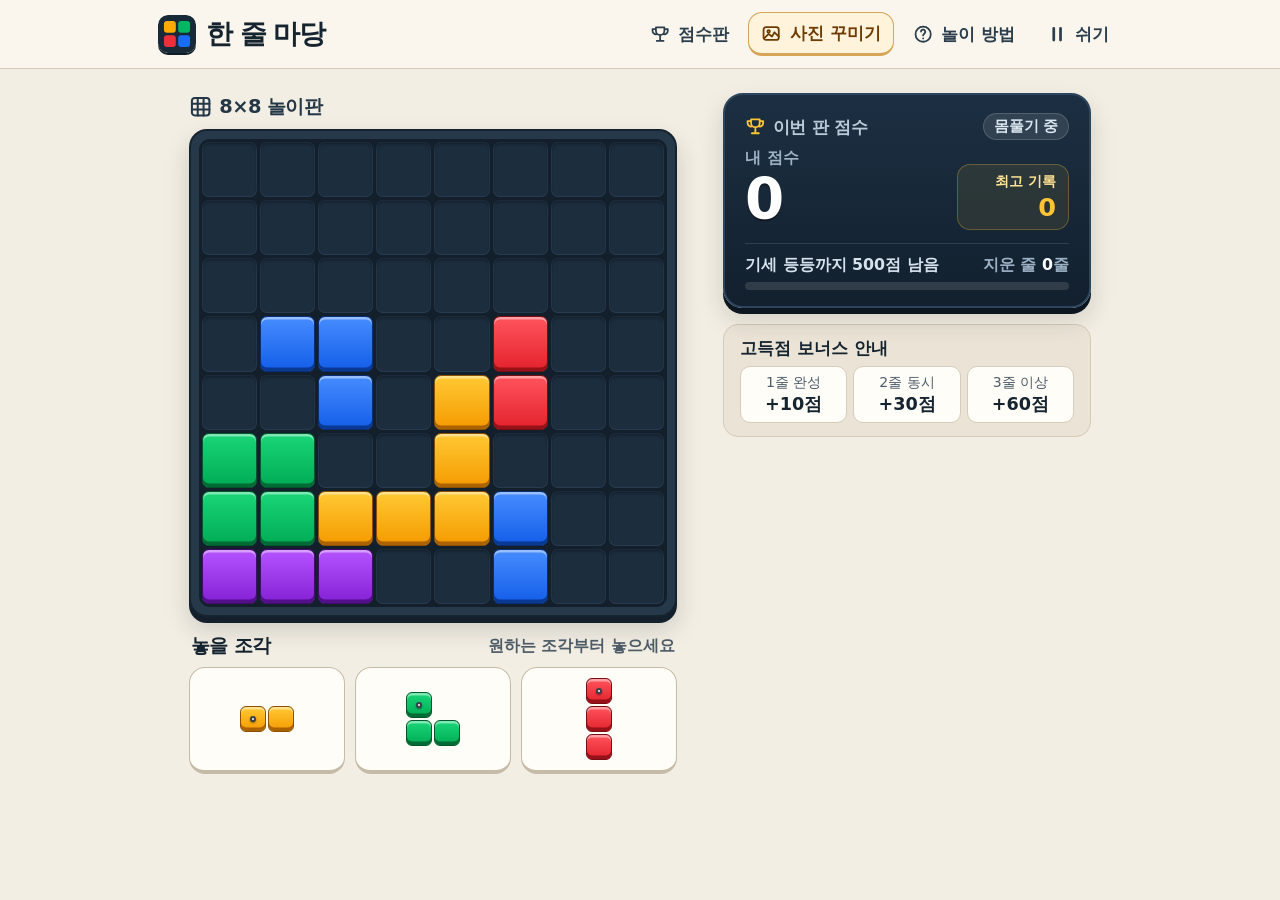
==== commit 4413dcff: "Add game-over results and a persistent top-five leaderboard" ====
--- a/index.html
+++ b/index.html
@@ -19,12 +19,9 @@
 <svg xmlns="http://www.w3.org/2000/svg" aria-hidden="true" class="icons-sprite"><defs>
 <symbol id="i-trophy" viewBox="0 0 24 24"><path d="M7 4h10v4a5 5 0 0 1-10 0zM7 6H3v2a4 4 0 0 0 5 4m9-6h4v2a4 4 0 0 1-5 4m-4 1v6m-4 1h8"/></symbol>
 <symbol id="i-grid" viewBox="0 0 24 24"><rect x="3" y="3" width="18" height="18" rx="3"/><path d="M9 3v18m6-18v18M3 9h18M3 15h18"/></symbol>
-<symbol id="i-undo" viewBox="0 0 24 24"><path d="m9 4-6 6 6 6M4 10h10a6 6 0 0 1 0 12" transform="translate(0 -2)"/></symbol>
-<symbol id="i-hint" viewBox="0 0 24 24"><path d="M8 15a7 7 0 1 1 8 0l-1 3H9zM10 21h4"/></symbol>
 <symbol id="i-photo" viewBox="0 0 24 24"><rect x="3" y="5" width="18" height="15" rx="3"/><circle cx="9" cy="10" r="1.5"/><path d="m4 18 5-5 4 3 3-5 5 5"/></symbol>
 <symbol id="i-help" viewBox="0 0 24 24"><circle cx="12" cy="12" r="9"/><path d="M9.5 9a2.5 2.5 0 0 1 5 .5c0 2-2.5 2.1-2.5 4M12 17h.01"/></symbol>
 <symbol id="i-pause" viewBox="0 0 24 24"><path d="M8 5v14m8-14v14" stroke-width="3.2"/></symbol>
-<symbol id="i-tap" viewBox="0 0 24 24"><path d="M8 12V6a2 2 0 0 1 4 0v5l2-1 5 2v4c0 4-2 5-5 5h-2c-2 0-3-1-4-2l-4-5a2 2 0 0 1 3-2l2 2"/></symbol>
 </defs></svg>
 
 <div id="screenFlash" aria-hidden="true"></div>
@@ -42,6 +39,7 @@
       한 줄 마당
     </h1>
     <nav class="top-nav" aria-label="게임 메뉴">
+      <button id="scoresBtn" type="button" aria-haspopup="dialog"><svg class="icon" aria-hidden="true"><use href="#i-trophy"/></svg>점수판</button>
       <button id="photoBtn" class="photo-trigger" type="button" aria-haspopup="dialog"><svg class="icon"><use href="#i-photo"/></svg>사진 꾸미기</button>
       <button id="helpBtn" type="button"><svg class="icon"><use href="#i-help"/></svg>놀이 방법</button>
       <button id="pauseBtn" type="button"><svg class="icon"><use href="#i-pause"/></svg>쉬기</button>
@@ -69,12 +67,13 @@
         <span>원하는 조각부터 놓으세요</span>
       </div>
       <div id="tray" role="group" aria-label="놓을 조각 세 개"></div>
+      <span id="instruction" class="sr-only" role="status"></span>
     </section>
 
-    <aside class="side-col" aria-label="점수판과 놀이 도구">
-      <section id="scoreboard" class="scoreboard" aria-label="이번 판 점수판">
+    <aside class="side-col" aria-label="이번 판 점수와 놀이 도구">
+      <section id="scoreboard" class="scoreboard" aria-label="이번 판 점수">
         <div class="sb-top">
-          <span class="sb-label"><svg class="icon"><use href="#i-trophy"/></svg><span class="sb-title">이번 판 점수판</span><span class="sb-short">내 점수</span></span>
+          <span class="sb-label"><svg class="icon"><use href="#i-trophy"/></svg><span class="sb-title">이번 판 점수</span><span class="sb-short">내 점수</span></span>
           <div class="sb-badges">
             <span id="streakBadge" class="combo-indicator" hidden></span>
             <span id="recordSeal" class="record-seal" hidden>신기록 달성</span>
@@ -105,16 +104,6 @@
         </div>
       </section>
 
-      <section class="controls-card" aria-label="한 수 놓기">
-        <h2><svg class="icon"><use href="#i-tap"/></svg>한 수 놓기</h2>
-        <p id="instruction" class="instruction" role="status">조각을 누르고 빈칸을 누르세요. 끌어서 점선 위치에 놓아도 좋아요.</p>
-        <div class="action-row">
-          <button id="undoBtn" type="button"><svg class="icon"><use href="#i-undo"/></svg>되돌리기</button>
-          <button id="hintBtn" type="button"><svg class="icon"><use href="#i-hint"/></svg>자리 보기</button>
-          <button id="endBtn" class="primary" type="button" hidden>새 판 시작</button>
-        </div>
-      </section>
-
       <div class="rules-plaque" aria-label="점수 안내">
         <strong>고득점 보너스 안내</strong>
         <div class="rules-list">
@@ -130,5 +119,21 @@
 </div>
 
 <dialog id="panel"><div class="dialog-head"><h2 id="panelTitle"></h2><button id="closeBtn" class="dialog-close" type="button" aria-label="닫기">×</button></div><div id="panelBody"></div></dialog>
+<dialog id="scoresDialog" aria-labelledby="scoresTitle">
+  <div id="gameResult" class="game-result" hidden>
+    <h2 id="gameOverTitle">게임 오버</h2>
+    <strong id="finalScore"></strong>
+    <span id="finalDate"></span>
+  </div>
+  <div class="dialog-head">
+    <h2 id="scoresTitle"><svg class="icon" aria-hidden="true"><use href="#i-trophy"/></svg>점수판</h2>
+    <button id="closeScores" class="dialog-close" type="button" aria-label="닫기">×</button>
+  </div>
+  <table class="scores-table" aria-labelledby="scoresTitle">
+    <thead><tr><th scope="col">순위</th><th scope="col">점수</th><th scope="col">날짜</th></tr></thead>
+    <tbody id="scoreRows"></tbody>
+  </table>
+  <button id="playAgain" class="primary" type="button" hidden>다시하기</button>
+</dialog>
 <noscript>게임을 하려면 브라우저에서 JavaScript를 켜 주세요.</noscript>
 </body></html>
--- a/style.css
+++ b/style.css
@@ -593,18 +593,6 @@
   );
 }
 
-.cell.preview.hinted::after {
-  border-width: 3px;
-  border-color: #ffffff;
-  background: rgba(255, 212, 59, 0.38);
-  animation: hint-pulse 0.9s ease-in-out infinite alternate;
-}
-
-@keyframes hint-pulse {
-  from { opacity: 0.7; }
-  to { opacity: 1; }
-}
-
 /* Highlight full row/col that WILL clear if placed here */
 .cell.will-clear {
   box-shadow: inset 0 0 0 2.5px #ffd43b, 0 0 10px rgba(255, 212, 59, 0.35);
@@ -1132,41 +1120,13 @@
   filter: drop-shadow(0 10px 16px rgba(12, 22, 32, 0.38));
 }
 
-/* =====================================================================
-   GUIDE & CONTROLS PANEL (한 수 놓기 도구)
-   ===================================================================== */
-.controls-card {
-  background: var(--surface);
-  border: 1.5px solid var(--border);
-  border-radius: 20px;
-  padding: 18px 20px;
-  box-shadow: 0 3px 0 #dfd6c5;
-}
-
-.controls-card h2 {
-  font-size: 1.05rem;
-  font-weight: 800;
-  letter-spacing: -0.03em;
-  display: flex;
-  align-items: center;
-  gap: 7px;
-  color: #213544;
-}
-
-.instruction {
-  margin: 11px 0 15px;
-  font-size: 1.02rem;
-  font-weight: 600;
-  line-height: 1.5;
-  color: #2d4352;
-  min-height: 3em;
-  word-break: keep-all;
-}
-
-.action-row {
-  display: grid;
-  grid-template-columns: 1fr 1fr;
-  gap: 9px;
+.sr-only {
+  position: absolute;
+  width: 1px;
+  height: 1px;
+  overflow: hidden;
+  clip-path: inset(50%);
+  white-space: nowrap;
 }
 
 .primary {
@@ -1275,6 +1235,38 @@
 
 dialog li { margin: 7px 0; }
 
+.game-result {
+  display: grid;
+  gap: 4px;
+  text-align: center;
+  padding: 16px;
+  margin-bottom: 18px;
+  border-radius: 14px;
+  background: var(--sb-bg-top);
+  color: white;
+}
+
+.game-result h2 { font-size: 1.05rem; }
+#finalScore { font-size: 2.3rem; color: var(--sb-gold); }
+#finalDate { color: #d6e3ee; }
+#scoresTitle { display: flex; align-items: center; gap: 8px; }
+#scoresTitle .icon { color: var(--accent-green); }
+.scores-table {
+  width: 100%;
+  border-collapse: collapse;
+  font-variant-numeric: tabular-nums;
+  white-space: nowrap;
+}
+.scores-table th, .scores-table td {
+  padding: 9px 5px;
+  text-align: right;
+  border-bottom: 1px solid var(--border);
+}
+.scores-table tr > :first-child { text-align: left; }
+.scores-table thead { color: var(--ink-muted); font-size: .9rem; }
+.scores-table tbody tr:first-child { background: #f8efda; }
+.scores-table tbody td:nth-child(2) { font-weight: 750; }
+#playAgain { margin-top: 18px; }
 
 /* =====================================================================
    GAME ADDITIONS
@@ -1295,8 +1287,6 @@
 }
 
 #board { grid-template-rows: repeat(var(--n, 8), minmax(0, 1fr)); }
-
-.action-row .primary { margin: 0; }
 
 .hero-emblem {
   display: flex;
@@ -1468,8 +1458,7 @@
 
 /* =====================================================================
    PHONE LAYOUT
-   The first screen holds the score, board, pieces and undo/hint. The menu
-   (photos, how to play, pause) sits below them and may need a scroll.
+   The first screen holds the score, board and pieces. The menu follows.
    ===================================================================== */
 @media (max-width: 780px) {
   .app-shell {
@@ -1504,7 +1493,7 @@
 
   .top-nav {
     display: grid;
-    grid-template-columns: repeat(3, minmax(0, 1fr));
+    grid-template-columns: repeat(2, minmax(0, 1fr));
     gap: 6px;
   }
 
@@ -1618,8 +1607,8 @@
     --frame-pad: 5px;
     order: 2;
     align-self: center;
-    width: max(272px, min(100%, 100vh - 369px));
-    width: max(272px, min(100%, 100svh - 369px));
+    width: max(272px, min(100%, 100vh - 250px));
+    width: max(272px, min(100%, 100svh - 250px));
     border-radius: 14px;
     box-shadow: 0 5px 0 var(--frame-lip), 0 8px 16px rgba(19, 32, 43, 0.16);
     margin-bottom: 5px;
@@ -1644,27 +1633,6 @@
 
   .slot .shape { --unit: var(--slot-unit); }
   .shape.ghost { --unit: clamp(30px, 10.5vw, 44px); gap: 3px; }
-
-  .controls-card {
-    order: 5;
-    padding: 6px 8px 7px;
-    border-radius: 13px;
-    box-shadow: 0 2px 0 #dfd6c5;
-  }
-
-  .controls-card h2 { display: none; }
-
-  .instruction {
-    display: flex;
-    align-items: center;
-    min-height: 2.6em;
-    margin: 0 0 6px;
-    font-size: 0.88rem;
-    line-height: 1.3;
-  }
-
-  .action-row { gap: 8px; }
-  .action-row button { min-height: 46px; padding: 6px; }
 
   .rules-plaque { display: none; }
   #installBtn { order: 6; }
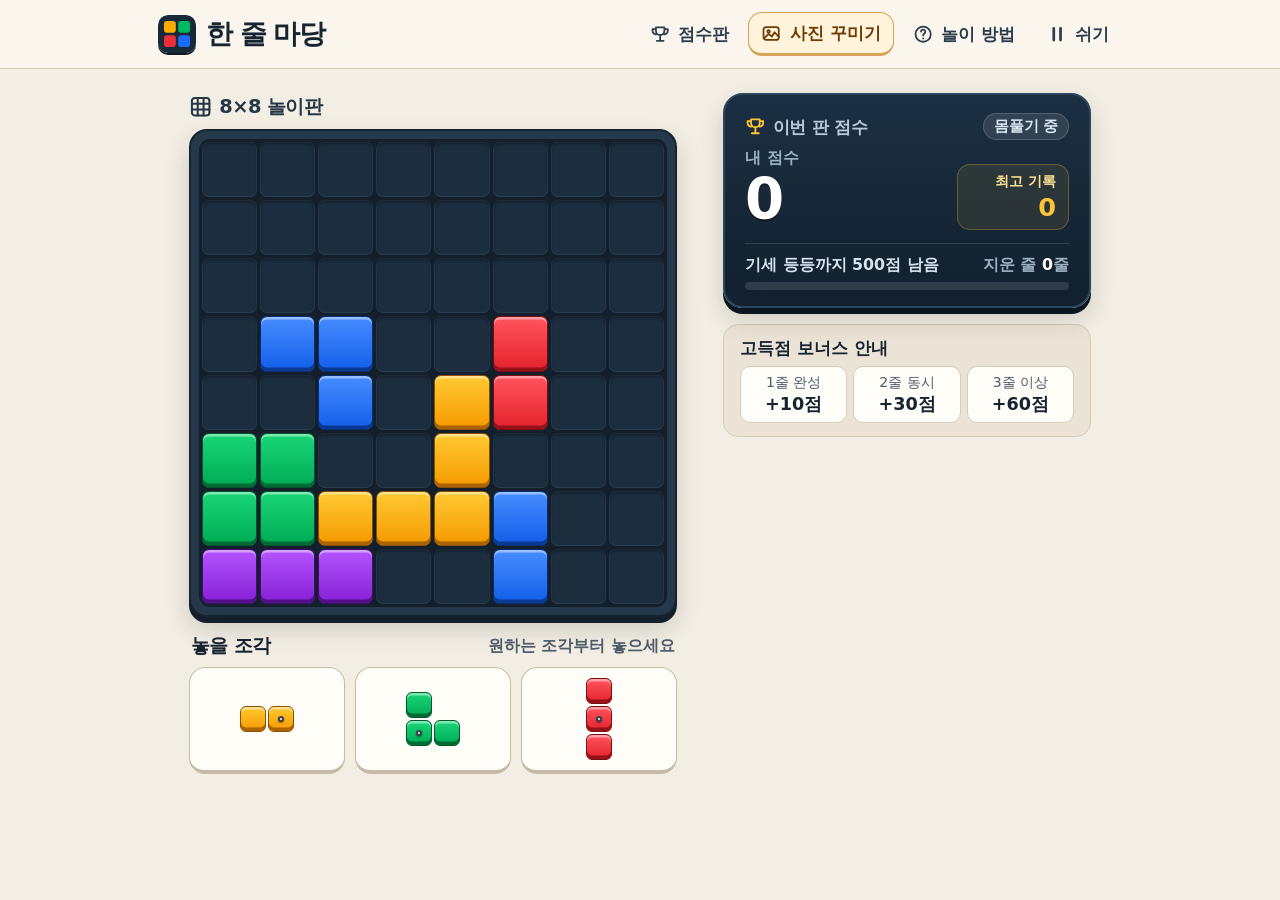
==== commit 1a052fb6: "블록을 중앙 기준으로 놓고 잘못 놓은 조각을 다시 옮기도록 개선" ====
--- a/index.html
+++ b/index.html
@@ -5,7 +5,8 @@
   <meta name="viewport" content="width=device-width,initial-scale=1">
   <meta name="theme-color" content="#f3eee3">
   <title>한 줄 마당 · 블록 퍼즐</title>
-  <link rel="icon" href="./icon.svg" type="image/svg+xml">
+  <link rel="icon" href="./icons/icon-192.png?v=2" type="image/png" sizes="192x192">
+  <link rel="apple-touch-icon" href="./icons/icon-192.png?v=2">
   <link rel="manifest" href="./manifest.webmanifest">
   <link rel="stylesheet" href="./style.css">
   <script defer src="./storage.js"></script>
@@ -55,6 +56,10 @@
 
       <div class="frame" id="boardFrame">
         <div id="board" role="grid" aria-label="놀이판"></div>
+        <div id="parkToast" aria-hidden="true" hidden>
+          <strong>여기에는 놓을 수 없어요</strong>
+          <span>줄무늬 조각을 빈자리로 옮겨 주세요.</span>
+        </div>
         <div id="fxLayer" aria-hidden="true"></div>
         <div id="celebrationStage" aria-hidden="true">
           <canvas id="fxCanvas"></canvas>
--- a/style.css
+++ b/style.css
@@ -473,17 +473,20 @@
 }
 
 #board {
+  --board-gap: 3px;
   display: grid;
   grid-template-columns: repeat(var(--n, 8), minmax(0, 1fr));
   aspect-ratio: 1;
   background: var(--board-bg);
   border-radius: 11px;
   padding: 3px;
-  gap: 3px;
+  gap: var(--board-gap);
+  overflow: clip;
   touch-action: pan-y;
   position: relative;
 }
 
+#board.aiming { touch-action: none; user-select: none; }
 .boardrow { display: contents; }
 
 .cell {
@@ -564,13 +567,6 @@
   z-index: 1;
 }
 
-.anchor:has(.face)::after {
-  top: 16%;
-  left: 16%;
-  width: 20%;
-  height: 20%;
-}
-
 /* Placement Preview & Line-Completion Anticipation */
 .cell.preview::after {
   content: "";
@@ -586,12 +582,55 @@
 .cell.preview.invalid::after {
   border-style: solid;
   border-color: #ff8a80;
+  background: rgba(220, 38, 38, 0.16);
+}
+
+.cell.preview.invalid.filled::after {
   background: repeating-linear-gradient(
     45deg,
     rgba(220, 38, 38, 0.42) 0 4px,
     rgba(220, 38, 38, 0.16) 4px 8px
   );
 }
+
+#parkToast {
+  position: absolute;
+  z-index: 8;
+  top: calc(var(--frame-pad) + 10px);
+  left: 50%;
+  transform: translateX(-50%);
+  width: max-content;
+  max-width: calc(100% - 24px);
+  display: grid;
+  grid-template-columns: auto 1fr;
+  align-items: center;
+  column-gap: 10px;
+  padding: 9px 14px;
+  border: 2px solid #ffec58;
+  border-radius: 12px;
+  background: #182430;
+  color: #fff;
+  box-shadow: 0 4px 12px #10192366;
+  pointer-events: none;
+  line-height: 1.4;
+  word-break: keep-all;
+}
+#parkToast.at-bottom { top: auto; bottom: calc(var(--frame-pad) + 10px); }
+#parkToast::before {
+  content: "!";
+  grid-row: span 2;
+  display: grid;
+  place-items: center;
+  width: 30px;
+  height: 30px;
+  border-radius: 50%;
+  background: #ffec58;
+  color: #182430;
+  font-size: 21px;
+  font-weight: 900;
+}
+#parkToast strong { font-size: 1.05rem; }
+#parkToast span { grid-column: 2; font-size: 0.9rem; }
 
 /* Highlight full row/col that WILL clear if placed here */
 .cell.will-clear {
@@ -1054,6 +1093,7 @@
 }
 
 #tray {
+  --slot-unit: 26px;
   display: grid;
   grid-template-columns: repeat(3, minmax(0, 1fr));
   gap: 10px;
@@ -1079,6 +1119,15 @@
   transform: translateY(-2px);
 }
 
+.slot.holding .shape { visibility: hidden; }
+.slot.holding::after {
+  content: "다시 잡아\a옮기세요";
+  position: absolute;
+  white-space: pre;
+  line-height: 1.35;
+  color: #174632;
+}
+
 .slot:disabled {
   background: #ebe6da;
   border-color: #d6cfc0;
@@ -1101,6 +1150,10 @@
   pointer-events: none;
 }
 
+.slot .shape {
+  --unit: calc(var(--slot-unit) * 3 / max(3, var(--w), var(--h)));
+}
+
 .shape i {
   position: relative;
   display: block;
@@ -1110,14 +1163,53 @@
   border-radius: 6px;
 }
 
-.shape.ghost {
-  --unit: 38px;
+.drag-piece {
   position: fixed;
-  pointer-events: none;
-  transform: translate(-50%, calc(-100% - 22px));
   z-index: 30;
-  opacity: 0.95;
-  filter: drop-shadow(0 10px 16px rgba(12, 22, 32, 0.38));
+  opacity: 0.64;
+  filter: drop-shadow(0 3px 4px rgba(12, 22, 32, 0.4));
+}
+
+.drag-piece.lifted-copy {
+  transform: scale(0.65);
+  transform-origin: center bottom;
+}
+
+/* Size each tile from the anchor cell so a parked piece follows board resizes. */
+.parked-piece {
+  position: absolute;
+  top: calc(var(--start-row) * (100% + var(--board-gap)));
+  left: calc(var(--start-col) * (100% + var(--board-gap)));
+  width: 100%;
+  height: 100%;
+  grid-template-columns: repeat(var(--w), 100%);
+  grid-template-rows: repeat(var(--h), 100%);
+  gap: var(--board-gap);
+  z-index: 3;
+  opacity: 0.55;
+}
+.parked-piece i { pointer-events: auto; cursor: grab; }
+.parked-piece.waiting {
+  transform: translate(var(--nudge-x), var(--nudge-y));
+  opacity: 1;
+  filter: drop-shadow(0 3px 3px #0d151deb);
+}
+.waiting .minicell {
+  background: repeating-linear-gradient(135deg, #fff04a 0 9px, #73581c 9px 14px);
+  border: 2px solid #302a11;
+  box-shadow: 0 0 0 1.5px #fffadc, inset 0 0 0 1px #ffe94c;
+}
+.waiting .face { visibility: hidden; }
+.waiting .anchor::after {
+  content: "!";
+  display: grid;
+  place-items: center;
+  width: 62%;
+  height: 62%;
+  background: #19212b;
+  color: #fff;
+  border: 1px solid #fff9c5;
+  font: 900 clamp(14px, 4vw, 22px)/1 system-ui, sans-serif;
 }
 
 .sr-only {
@@ -1631,9 +1723,6 @@
     border-radius: 13px;
   }
 
-  .slot .shape { --unit: var(--slot-unit); }
-  .shape.ghost { --unit: clamp(30px, 10.5vw, 44px); gap: 3px; }
-
   .rules-plaque { display: none; }
   #installBtn { order: 6; }
 }
